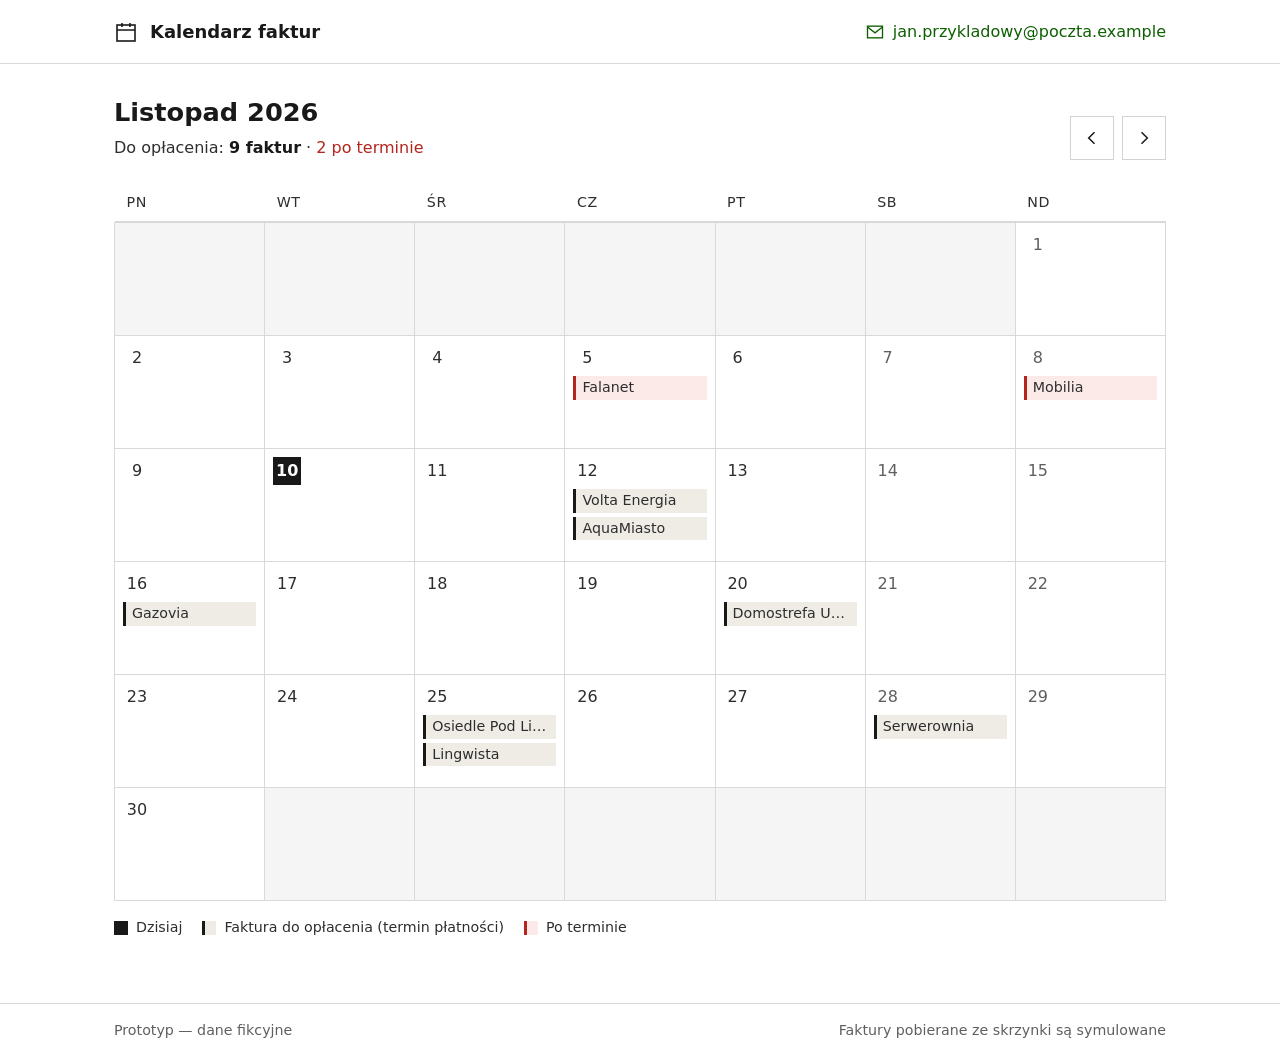
==== prototyp/index.html @ 195df98d "Prototyp v1" ====
<!DOCTYPE html>
<html lang="pl">
<head>
<meta charset="UTF-8">
<meta name="viewport" content="width=device-width, initial-scale=1">
<title>Kalendarz faktur — prototyp</title>
<style>
/* =========================================================
   STYLE
   ========================================================= */

/* --- Tokeny z DESIGN.md (bez zmian) --- */
:root {
  /* kolory */
  --color-primary: #191919;
  --color-text: #2E2E2E;
  --color-muted: #747474;
  --color-border-strong: #D2D2D2;
  --color-border: #D9D9D9;
  --color-subtle: #E6E6E5;
  --color-sand: #EFECE6;
  --color-sand-dark: #DBD4C7;
  --color-bg: #FFFFFF;
  --color-bg-shade: #F5F5F5;
  --color-black: #000000;
  --color-stock: #0D5F00;
  --color-success: #639C63;
  --color-danger: #E74C40;
  --color-warning: #FF9F0F;
  --color-info: #00CBE6;
  --color-selection: #DDD3CC;

  /* typografia */
  --font-primary: "Azeret", sans-serif;
  --text-ratio: 1.125;
  --text-base: 1rem;

  /* layout */
  --radius: 0;
  --site-max-width: 1400px;
  --header-height: 50px;
  --spacing-unit: 1rem;

  /* skala tekstu i odstępów z DESIGN.md */
  --text-sm: 0.889rem;   /* 14.2px */
  --text-md: 1rem;       /* 16px */
  --text-lg: 1.125rem;   /* 18px */
  --text-xl: 1.266rem;   /* 20.25px */
  --text-xxl: 1.424rem;  /* 22.8px */
  --text-xxxl: 1.602rem; /* 25.6px */
  --spacing-xxs: 0.25rem;
  --spacing-xs: 0.5rem;
  --spacing-sm: 0.75rem;
  --spacing-md: 1rem;
  --spacing-lg: 1.25rem;
  --spacing-xl: 1.5rem;
  --spacing-xxxl: 2rem;
  --spacing-xxxxl: 4rem;
}

/* --- Korekty dostępności (odstępstwa od DESIGN.md, opisane w podsumowaniu) --- */
:root {
  --a11y-muted: #5F5F5F;          /* zamiast #747474 na tłach innych niż białe */
  --a11y-success-text: #3E6E3E;   /* zamiast #639C63 jako tekst */
  --a11y-danger-text: #B3261E;    /* zamiast #E74C40 jako tekst / tło plakietki */
  --a11y-warning-text: #8A5300;   /* zamiast #FF9F0F jako tekst */
  --a11y-target: 44px;            /* zamiast 40px wysokości przycisku */
  --font-stack: "Azeret", system-ui, -apple-system, "Segoe UI", Roboto, "Helvetica Neue", Arial, sans-serif;
}

* { box-sizing: border-box; }
::selection { background: var(--color-selection); }

html, body { margin: 0; }
body {
  font-family: var(--font-stack);
  font-size: var(--text-md);
  line-height: 1.5;
  color: var(--color-text);
  background: var(--color-bg);
  min-height: 100vh;
  display: flex;
  flex-direction: column;
}

h1, h2, h3 { color: var(--color-primary); margin: 0; font-weight: 600; line-height: 1.25; }

a { color: var(--color-primary); }

:focus-visible { outline: 3px solid var(--color-primary); outline-offset: 2px; }

/* Nagłówek aplikacji */
.app-header {
  height: 64px;
  border-bottom: 1px solid var(--color-border);
  display: flex;
  align-items: center;
}
.app-header__inner, .page {
  width: 100%;
  max-width: 1100px;
  margin: 0 auto;
  padding: 0 var(--spacing-xl);
}
.app-header__inner { display: flex; align-items: center; justify-content: space-between; gap: var(--spacing-md); }
.brand { display: flex; align-items: center; gap: var(--spacing-sm); font-size: var(--text-lg); font-weight: 600; color: var(--color-primary); text-decoration: none; min-height: var(--a11y-target); }
.brand svg { flex: none; }
.inbox-status { display: flex; align-items: center; gap: var(--spacing-xs); font-size: var(--text-md); color: var(--color-stock); }

main { flex: 1; padding: var(--spacing-xxxl) 0 var(--spacing-xxxxl); }

/* Przyciski */
.btn {
  display: inline-flex; align-items: center; justify-content: center; gap: var(--spacing-xs);
  min-height: var(--a11y-target); min-width: var(--a11y-target);
  padding: 0 var(--spacing-md);
  font: inherit; font-size: var(--text-md); line-height: 1.2;
  border-radius: var(--radius);
  cursor: pointer; text-decoration: none;
  transition: background-color .15s, color .15s, border-color .15s;
}
.btn--primary { background: var(--color-primary); color: #fff; border: 1px solid var(--color-primary); }
.btn--primary:hover { background: #3A3A3A; border-color: #3A3A3A; }
.btn--secondary { background: var(--color-bg); color: var(--color-primary); border: 1px solid var(--color-primary); }
.btn--secondary:hover { background: var(--color-sand); }
.btn--ghost { background: transparent; color: var(--color-primary); border: 1px solid transparent; text-decoration: underline; text-underline-offset: 3px; }
.btn--ghost:hover { background: var(--color-sand); }
.btn--icon { padding: 0; width: var(--a11y-target); background: var(--color-bg); border: 1px solid var(--color-border-strong); color: var(--color-primary); }
.btn--icon:hover { background: var(--color-sand); }
.btn:disabled, .btn[aria-disabled="true"] { background: var(--color-bg-shade); color: var(--a11y-muted); border-color: var(--color-border); cursor: not-allowed; }

/* Plakietki */
.badge { display: inline-block; padding: 2px 8px; font-size: var(--text-sm); font-weight: 600; text-transform: uppercase; letter-spacing: .03em; }
.badge--danger { background: var(--a11y-danger-text); color: #fff; }
.badge--neutral { background: var(--color-sand); color: var(--color-text); }

/* --- Ekran: kalendarz --- */
.cal-head { display: flex; align-items: flex-end; justify-content: space-between; gap: var(--spacing-md); flex-wrap: wrap; margin-bottom: var(--spacing-xl); }
.cal-head h1 { font-size: var(--text-xxxl); }
.cal-head__nav { display: flex; gap: var(--spacing-xs); }
.cal-summary { margin: var(--spacing-xs) 0 0; color: var(--color-text); }
.cal-summary strong { color: var(--color-primary); }

.calendar { width: 100%; border-collapse: collapse; table-layout: fixed; }
.calendar th { font-size: var(--text-sm); font-weight: 400; text-transform: uppercase; letter-spacing: .04em; text-align: left; padding: var(--spacing-xs) var(--spacing-sm); color: var(--color-text); border-bottom: 1px solid var(--color-border); }
.calendar td { border: 1px solid var(--color-border); padding: 0; height: 112px; vertical-align: top; }
.calendar td.is-empty { background: var(--color-bg-shade); }

.day {
  display: flex; flex-direction: column; align-items: stretch; gap: 4px;
  width: 100%; height: 100%; min-height: 112px;
  padding: var(--spacing-xs);
  background: var(--color-bg); border: 0; border-radius: var(--radius);
  font: inherit; color: var(--color-text); text-align: left; cursor: pointer; text-decoration: none;
}
.day:hover { background: var(--color-sand); }
.day__num { display: inline-flex; align-items: center; justify-content: center; width: 28px; height: 28px; font-size: var(--text-md); }
.day.is-today .day__num { background: var(--color-primary); color: #fff; font-weight: 600; }
.day.is-weekend .day__num { color: var(--a11y-muted); }
.day.is-today.is-weekend .day__num { color: #fff; }
.chip { display: block; padding: 2px 6px; font-size: var(--text-sm); line-height: 1.35; background: var(--color-sand); border-left: 3px solid var(--color-primary); white-space: nowrap; overflow: hidden; text-overflow: ellipsis; }
.chip.is-overdue { border-left-color: var(--a11y-danger-text); background: #FBEAE8; }
.chip--more { background: transparent; border-left-color: transparent; padding-left: 9px; text-decoration: underline; }
.sr-only { position: absolute; width: 1px; height: 1px; padding: 0; margin: -1px; overflow: hidden; clip: rect(0,0,0,0); white-space: nowrap; border: 0; }

.legend { display: flex; flex-wrap: wrap; gap: var(--spacing-lg); margin-top: var(--spacing-md); font-size: var(--text-sm); }
.legend span { display: inline-flex; align-items: center; gap: var(--spacing-xs); }
.legend i { display: inline-block; width: 14px; height: 14px; background: var(--color-sand); border-left: 3px solid var(--color-primary); }
.legend i.is-overdue { background: #FBEAE8; border-left-color: var(--a11y-danger-text); }
.legend i.is-today { background: var(--color-primary); border: 0; }

.banner { display: flex; align-items: center; gap: var(--spacing-sm); padding: var(--spacing-md); margin-bottom: var(--spacing-xl); background: var(--color-sand); }
.banner--success { color: var(--a11y-success-text); }

/* --- Ekran: szczegóły dnia --- */
.back { margin-left: calc(-1 * var(--spacing-md)); margin-bottom: var(--spacing-md); }
.day-head h1 { font-size: var(--text-xxxl); }
.day-head p { margin: var(--spacing-xs) 0 var(--spacing-xl); }

.invoice-list { list-style: none; margin: 0; padding: 0; border-top: 1px solid var(--color-border); max-width: 760px; }
.invoice { display: grid; grid-template-columns: 1fr auto; gap: var(--spacing-md) var(--spacing-xl); align-items: center; padding: var(--spacing-xl) 0; border-bottom: 1px solid var(--color-border); }
.invoice__provider { font-size: var(--text-xl); font-weight: 600; color: var(--color-primary); display: flex; align-items: center; gap: var(--spacing-sm); flex-wrap: wrap; }
.invoice__desc { margin: var(--spacing-xxs) 0; font-size: var(--text-md); }
.invoice__from { margin: 0; font-size: var(--text-md); color: var(--a11y-muted); word-break: break-all; }
.invoice__actions { display: flex; flex-direction: column; gap: var(--spacing-xs); align-items: stretch; }
.invoice.is-leaving { opacity: .4; transition: opacity .2s; }

.empty { max-width: 560px; padding: var(--spacing-xxxl); background: var(--color-sand); }
.empty h2 { font-size: var(--text-xl); margin: var(--spacing-sm) 0 var(--spacing-xs); }
.empty p { margin: 0 0 var(--spacing-lg); }

.sample-note { margin-top: var(--spacing-xl); font-size: var(--text-sm); color: var(--a11y-muted); max-width: 760px; }

/* --- Ekran: mapa --- */
.map h1 { font-size: var(--text-xxxl); margin-bottom: var(--spacing-xs); }
.map h2 { font-size: var(--text-xl); margin: var(--spacing-xxxl) 0 var(--spacing-sm); }
.map ul, .map ol { padding-left: 1.25rem; }
.map li { margin-bottom: var(--spacing-xs); }
.map a { display: inline-block; min-height: 32px; }

/* Komunikat (toast) */
.toast {
  position: fixed; left: 50%; bottom: var(--spacing-xl); transform: translateX(-50%);
  display: flex; align-items: center; gap: var(--spacing-md);
  max-width: calc(100% - 2rem);
  padding: var(--spacing-xs) var(--spacing-xs) var(--spacing-xs) var(--spacing-lg);
  background: var(--color-primary); color: #fff; z-index: 40;
}
.toast[hidden] { display: none; }
.toast .btn { color: #fff; border-color: transparent; }
.toast .btn:hover { background: #3A3A3A; }
.toast .btn:focus-visible { outline-color: #fff; }

/* Stopka */
.footer { border-top: 1px solid var(--color-border); padding: var(--spacing-md) 0; font-size: var(--text-sm); color: var(--a11y-muted); }
.footer .page { display: flex; justify-content: space-between; gap: var(--spacing-md); flex-wrap: wrap; }

/* Responsywność: laptop jest platformą główną; na wąskich ekranach kalendarz się zagęszcza */
@media (max-width: 720px) {
  .app-header__inner, .page { padding: 0 var(--spacing-md); }
  .calendar td, .day { height: 64px; min-height: 64px; }
  .chip { display: none; }
  .day.has-invoices::after { content: ""; display: block; width: 8px; height: 8px; background: var(--color-primary); }
  .day.has-overdue::after { background: var(--a11y-danger-text); }
  .invoice { grid-template-columns: 1fr; }
  .inbox-status span { display: none; }
}
</style>
</head>
<body>

<header class="app-header">
  <div class="app-header__inner">
    <a class="brand" href="#kalendarz">
      <svg width="24" height="24" viewBox="0 0 24 24" fill="none" stroke="currentColor" stroke-width="1.6" aria-hidden="true"><rect x="3" y="5" width="18" height="16"/><path d="M3 10h18M8 3v4M16 3v4"/></svg>
      Kalendarz faktur
    </a>
    <div class="inbox-status" title="Połączona skrzynka pocztowa">
      <svg width="20" height="20" viewBox="0 0 24 24" fill="none" stroke="currentColor" stroke-width="1.6" aria-hidden="true"><rect x="3" y="5" width="18" height="14"/><path d="m3 6 9 7 9-7"/></svg>
      <span id="inbox-label"></span>
    </div>
  </div>
</header>

<main id="app" tabindex="-1"></main>

<footer class="footer">
  <div class="page">
    <span>Prototyp — dane fikcyjne</span>
    <span>Faktury pobierane ze skrzynki są symulowane</span>
  </div>
</footer>

<div class="toast" id="toast" role="status" aria-live="polite" hidden>
  <span id="toast-text"></span>
  <button class="btn btn--ghost" id="toast-action" type="button" hidden>Cofnij</button>
</div>

<script>
/* =========================================================
   DANE PRZYKŁADOWE — tu możesz podmienić treści na własne
   ========================================================= */
const DANE = {
  skrzynka: 'jan.przykladowy@poczta.example',
  dzis: { rok: 2026, miesiac: 11, dzien: 10 },   // miesiąc: 1–12
  faktury: [
    { id: 1, dzien: 5,  dostawca: 'Falanet',            email: 'faktury@falanet.example',            opis: 'Faktura za internet – listopad 2026, 79,99 zł' },
    { id: 2, dzien: 8,  dostawca: 'Mobilia',            email: 'e-faktura@mobilia.example',          opis: 'Abonament za telefon komórkowy – październik 2026, 49,00 zł' },
    { id: 3, dzien: 12, dostawca: 'Volta Energia',      email: 'rozliczenia@voltaenergia.example',   opis: 'Prąd – prognoza na listopad 2026, 186,40 zł' },
    { id: 4, dzien: 12, dostawca: 'AquaMiasto',         email: 'bok@aquamiasto.example',             opis: 'Woda i ścieki – październik 2026, 92,15 zł' },
    { id: 5, dzien: 16, dostawca: 'Gazovia',            email: 'faktury@gazovia.example',            opis: 'Gaz – rozliczenie za wrzesień i październik 2026, 214,70 zł' },
    { id: 6, dzien: 20, dostawca: 'Domostrefa Ubezpieczenia', email: 'polisy@domostrefa.example',    opis: 'Rata ubezpieczenia mieszkania – IV kwartał 2026, 63,00 zł' },
    { id: 7, dzien: 25, dostawca: 'Osiedle Pod Lipami', email: 'administracja@podlipami.example',    opis: 'Opłata eksploatacyjna za mieszkanie – grudzień 2026, 412,30 zł' },
    { id: 8, dzien: 25, dostawca: 'Lingwista',          email: 'faktury@lingwista.example',          opis: 'Kurs angielskiego online – grudzień 2026, 120,00 zł' },
    { id: 9, dzien: 28, dostawca: 'Serwerownia',        email: 'billing@serwerownia.example',        opis: 'Domena i hosting – odnowienie na rok, 249,00 zł' }
  ],
  scenariusze: [
    'A. Opłać fakturę: kalendarz → dzień z fakturami → oznacz jedną jako opłaconą → wróć do kalendarza i sprawdź, że jej nie ma.',
    'B. Znajdź konkretną fakturę: w kalendarzu odszukaj fakturę za prąd i sprawdź, kto ją przysłał i na jaką kwotę.',
    'C. Dzień bez faktur: kliknij dzień bez oznaczeń → zobacz komunikat → wróć do kalendarza.'
  ],
  teksty: {
    pozaZakresem: 'Ta funkcja nie jest częścią prototypu.',
    oplacona: 'Faktura oznaczona jako opłacona.',
    przywrocona: 'Przywrócono fakturę do opłacenia.'
  }
};

/* =========================================================
   STAN (tylko w pamięci strony — odświeżenie = reset)
   ========================================================= */
const stan = {
  oplacone: new Set(),   // id opłaconych faktur
  ostatnioOplacona: null
};

/* Pomocnicze */
const MIESIACE = ['styczeń','luty','marzec','kwiecień','maj','czerwiec','lipiec','sierpień','wrzesień','październik','listopad','grudzień'];
const MIESIACE_DOP = ['stycznia','lutego','marca','kwietnia','maja','czerwca','lipca','sierpnia','września','października','listopada','grudnia'];
const DNI_TYG = ['niedziela','poniedziałek','wtorek','środa','czwartek','piątek','sobota'];
const DNI_KROTKO = ['Pn','Wt','Śr','Cz','Pt','Sb','Nd'];
const DNI_DLUGO = ['poniedziałek','wtorek','środa','czwartek','piątek','sobota','niedziela'];

const { rok, miesiac, dzien: dzisDzien } = DANE.dzis;
const liczbaDni = new Date(rok, miesiac, 0).getDate();

const esc = s => String(s).replace(/[&<>"']/g, c => ({'&':'&amp;','<':'&lt;','>':'&gt;','"':'&quot;',"'":'&#39;'}[c]));
const nieoplacone = () => DANE.faktury.filter(f => !stan.oplacone.has(f.id));
const fakturyDnia = d => nieoplacone().filter(f => f.dzien === d);
const poTerminie = f => f.dzien < dzisDzien;
const odmianaFaktur = n => n === 1 ? 'faktura' : (n % 10 >= 2 && n % 10 <= 4 && (n % 100 < 12 || n % 100 > 14)) ? 'faktury' : 'faktur';
const nazwaDnia = d => {
  const data = new Date(rok, miesiac - 1, d);
  const t = DNI_TYG[data.getDay()];
  return t.charAt(0).toUpperCase() + t.slice(1) + ', ' + d + ' ' + MIESIACE_DOP[miesiac - 1] + ' ' + rok;
};

const IKONY = {
  wstecz: '<svg width="20" height="20" viewBox="0 0 24 24" fill="none" stroke="currentColor" stroke-width="1.8" aria-hidden="true"><path d="M15 5l-7 7 7 7"/></svg>',
  dalej: '<svg width="20" height="20" viewBox="0 0 24 24" fill="none" stroke="currentColor" stroke-width="1.8" aria-hidden="true"><path d="M9 5l7 7-7 7"/></svg>',
  ok: '<svg width="20" height="20" viewBox="0 0 24 24" fill="none" stroke="currentColor" stroke-width="2" aria-hidden="true"><path d="M5 12.5l4.5 4.5L19 7.5"/></svg>',
  mail: '<svg width="20" height="20" viewBox="0 0 24 24" fill="none" stroke="currentColor" stroke-width="1.6" aria-hidden="true"><rect x="3" y="5" width="18" height="14"/><path d="m3 6 9 7 9-7"/></svg>',
  pusto: '<svg width="40" height="40" viewBox="0 0 24 24" fill="none" stroke="currentColor" stroke-width="1.4" aria-hidden="true"><rect x="3" y="5" width="18" height="16"/><path d="M3 10h18M8 3v4M16 3v4M9 15.5l2 2 4-4"/></svg>'
};

/* =========================================================
   EKRANY
   ========================================================= */

/* Ekran 1 / 3: Kalendarz miesięczny */
function ekranKalendarz() {
  const lista = nieoplacone();
  const poTerm = lista.filter(poTerminie).length;
  const pierwszyDzienTyg = (new Date(rok, miesiac - 1, 1).getDay() + 6) % 7; // 0 = poniedziałek

  let komorki = [];
  for (let i = 0; i < pierwszyDzienTyg; i++) komorki.push('<td class="is-empty"></td>');
  for (let d = 1; d <= liczbaDni; d++) {
    const fakt = fakturyDnia(d);
    const dzienTyg = (pierwszyDzienTyg + d - 1) % 7;
    const klasy = ['day'];
    if (d === dzisDzien) klasy.push('is-today');
    if (dzienTyg >= 5) klasy.push('is-weekend');
    if (fakt.length) klasy.push('has-invoices');
    if (fakt.some(poTerminie)) klasy.push('has-overdue');

    const chipy = fakt.slice(0, 2).map(f =>
      `<span class="chip${poTerminie(f) ? ' is-overdue' : ''}">${esc(f.dostawca)}</span>`).join('') +
      (fakt.length > 2 ? `<span class="chip chip--more">+${fakt.length - 2} więcej</span>` : '');

    const opisSr = `${d} ${MIESIACE_DOP[miesiac - 1]}${d === dzisDzien ? ', dzisiaj' : ''}: ` +
      (fakt.length ? `${fakt.length} ${odmianaFaktur(fakt.length)} do opłacenia${fakt.some(poTerminie) ? ', po terminie' : ''}` : 'brak faktur');

    komorki.push(`<td><a class="${klasy.join(' ')}" href="#dzien-${d}" aria-label="${opisSr}">
      <span class="day__num">${d}</span>${chipy}</a></td>`);
  }
  while (komorki.length % 7) komorki.push('<td class="is-empty"></td>');

  let wiersze = '';
  for (let i = 0; i < komorki.length; i += 7) wiersze += '<tr>' + komorki.slice(i, i + 7).join('') + '</tr>';

  const podsumowanie = lista.length
    ? `Do opłacenia: <strong>${lista.length} ${odmianaFaktur(lista.length)}</strong>` +
      (poTerm ? ` · <span style="color:var(--a11y-danger-text)">${poTerm} po terminie</span>` : '') +
      (stan.oplacone.size ? ` · Opłacone w tym miesiącu: ${stan.oplacone.size}` : '')
    : `Opłacone w tym miesiącu: ${stan.oplacone.size}`;

  return `
  <div class="page">
    ${lista.length ? '' : `<div class="banner banner--success" role="status">${IKONY.ok}<strong>Wszystko opłacone. W tym miesiącu nie masz już faktur do zapłaty.</strong></div>`}
    <div class="cal-head">
      <div>
        <h1 tabindex="-1">${MIESIACE[miesiac - 1].charAt(0).toUpperCase() + MIESIACE[miesiac - 1].slice(1)} ${rok}</h1>
        <p class="cal-summary">${podsumowanie}</p>
      </div>
      <div class="cal-head__nav">
        <button class="btn btn--icon" type="button" data-poza-zakresem aria-label="Poprzedni miesiąc">${IKONY.wstecz}</button>
        <button class="btn btn--icon" type="button" data-poza-zakresem aria-label="Następny miesiąc">${IKONY.dalej}</button>
      </div>
    </div>
    <table class="calendar">
      <caption class="sr-only">Faktury do opłacenia według terminu płatności. Kliknij dzień, aby zobaczyć szczegóły.</caption>
      <thead><tr>${DNI_KROTKO.map((d, i) => `<th scope="col"><abbr title="${DNI_DLUGO[i]}" style="text-decoration:none">${d}</abbr></th>`).join('')}</tr></thead>
      <tbody>${wiersze}</tbody>
    </table>
    <div class="legend" aria-hidden="true">
      <span><i class="is-today"></i>Dzisiaj</span>
      <span><i></i>Faktura do opłacenia (termin płatności)</span>
      <span><i class="is-overdue"></i>Po terminie</span>
    </div>
  </div>`;
}

/* Ekran 2: Szczegóły dnia */
function ekranDzien(d) {
  const fakt = fakturyDnia(d);
  const ileWszystkich = DANE.faktury.filter(f => f.dzien === d).length;
  let tresc;

  if (fakt.length) {
    tresc = `
      <ul class="invoice-list">
        ${fakt.map(f => `
        <li class="invoice" data-id="${f.id}">
          <div>
            <div class="invoice__provider">${esc(f.dostawca)}${poTerminie(f) ? '<span class="badge badge--danger">Po terminie</span>' : ''}</div>
            <p class="invoice__desc">${esc(f.opis)}</p>
            <p class="invoice__from">Od: ${esc(f.email)}</p>
          </div>
          <div class="invoice__actions">
            <button class="btn btn--primary" type="button" data-oplac="${f.id}">${IKONY.ok}Oznacz jako opłaconą</button>
            <button class="btn btn--ghost" type="button" data-poza-zakresem>${IKONY.mail}Pokaż maila</button>
          </div>
        </li>`).join('')}
      </ul>`;
  } else if (ileWszystkich) {
    tresc = `
      <div class="empty" role="status">
        ${IKONY.pusto}
        <h2>Wszystkie faktury z tego dnia są opłacone</h2>
        <p>Nie znikły — po prostu nie musisz już o nich pamiętać.</p>
        <a class="btn btn--primary" href="#kalendarz">Wróć do kalendarza</a>
      </div>`;
  } else {
    tresc = `
      <div class="empty">
        ${IKONY.pusto}
        <h2>Brak faktur do opłacenia w tym dniu</h2>
        <p>Nie przyszedł żaden mail z fakturą z terminem płatności na ten dzień.</p>
        <a class="btn btn--primary" href="#kalendarz">Wróć do kalendarza</a>
      </div>`;
  }

  const podtytul = fakt.length
    ? `${fakt.length} ${odmianaFaktur(fakt.length)} z terminem płatności w tym dniu`
    : (d === dzisDzien ? 'Dzisiaj' : '&nbsp;');

  return `
  <div class="page">
    <a class="btn btn--ghost back" href="#kalendarz">${IKONY.wstecz}Kalendarz</a>
    <div class="day-head">
      <h1 tabindex="-1">${nazwaDnia(d)}</h1>
      <p>${podtytul}</p>
    </div>
    ${tresc}
    ${fakt.length ? '<p class="sample-note">Faktury, dostawcy i adresy e-mail w prototypie są wymyślone.</p>' : ''}
  </div>`;
}

/* Ekran pomocniczy: mapa ekranów (tylko dla twórcy i moderatora) */
function ekranMapa() {
  const dniZFakturami = [...new Set(DANE.faktury.map(f => f.dzien))].sort((a, b) => a - b);
  const pustyDzien = [...Array(liczbaDni).keys()].map(i => i + 1).find(d => !dniZFakturami.includes(d));
  return `
  <div class="page map">
    <h1 tabindex="-1">Mapa prototypu</h1>
    <p>Ekran dla twórcy i moderatora testu. Nie jest dostępny z nawigacji aplikacji. Odśwież stronę (F5), aby wrócić do stanu początkowego.</p>
    <h2>Ekrany</h2>
    <ul>
      <li><a href="#kalendarz">Kalendarz miesięczny</a> — start; po opłaceniu faktury pokazuje stan „po opłaceniu”</li>
      ${dniZFakturami.map(d => {
        const n = DANE.faktury.filter(f => f.dzien === d).length;
        return `<li><a href="#dzien-${d}">Szczegóły dnia: ${d} ${MIESIACE_DOP[miesiac - 1]}</a> — ${n} ${odmianaFaktur(n)}${d < dzisDzien ? ', po terminie' : ''}</li>`;
      }).join('')}
      <li><a href="#dzien-${pustyDzien}">Szczegóły dnia bez faktur (${pustyDzien} ${MIESIACE_DOP[miesiac - 1]})</a> — stan pusty</li>
    </ul>
    <h2>Scenariusze</h2>
    <ol>${DANE.scenariusze.map(s => `<li>${esc(s)}</li>`).join('')}</ol>
    <h2>Stan bieżący</h2>
    <p>Opłacone faktury: ${stan.oplacone.size} z ${DANE.faktury.length}.</p>
  </div>`;
}

/* =========================================================
   LOGIKA NAWIGACJI I INTERAKCJI
   ========================================================= */
const app = document.getElementById('app');
document.getElementById('inbox-label').textContent = DANE.skrzynka;

function render() {
  const hash = location.hash.replace('#', '') || 'kalendarz';
  let m;
  let html;
  if (hash === 'mapa') html = ekranMapa();
  else if ((m = hash.match(/^dzien-(\d{1,2})$/)) && +m[1] >= 1 && +m[1] <= liczbaDni) html = ekranDzien(+m[1]);
  else {
    if (hash !== 'kalendarz') { history.replaceState(null, '', '#kalendarz'); }
    html = ekranKalendarz();
  }
  app.innerHTML = html;
  const h1 = app.querySelector('h1');
  if (h1 && !pierwszyRender) h1.focus({ preventScroll: true });   // czytniki ekranu dowiadują się o zmianie ekranu
  pierwszyRender = false;
  window.scrollTo(0, 0);
}
let pierwszyRender = true;

/* Komunikat na dole ekranu */
let toastTimer;
function pokazKomunikat(tekst, zCofnij) {
  const t = document.getElementById('toast');
  document.getElementById('toast-text').textContent = tekst;
  document.getElementById('toast-action').hidden = !zCofnij;
  t.hidden = false;
  clearTimeout(toastTimer);
  toastTimer = setTimeout(() => { t.hidden = true; }, zCofnij ? 7000 : 3500);
}

document.getElementById('toast-action').addEventListener('click', () => {
  if (stan.ostatnioOplacona != null) {
    stan.oplacone.delete(stan.ostatnioOplacona);
    stan.ostatnioOplacona = null;
    render();
    pokazKomunikat(DANE.teksty.przywrocona, false);
  }
});

app.addEventListener('click', e => {
  const poza = e.target.closest('[data-poza-zakresem]');
  if (poza) { pokazKomunikat(DANE.teksty.pozaZakresem, false); return; }

  const oplac = e.target.closest('[data-oplac]');
  if (oplac) {
    const id = +oplac.dataset.oplac;
    const wiersz = oplac.closest('.invoice');
    wiersz.querySelectorAll('button').forEach(b => b.disabled = true);
    oplac.textContent = 'Zapisywanie…';
    wiersz.classList.add('is-leaving');
    setTimeout(() => {                       // symulacja zapisu (krótki stan ładowania)
      stan.oplacone.add(id);
      stan.ostatnioOplacona = id;
      render();
      pokazKomunikat(DANE.teksty.oplacona, true);
    }, 600);
  }
});

window.addEventListener('hashchange', render);
render();
</script>
</body>
</html>
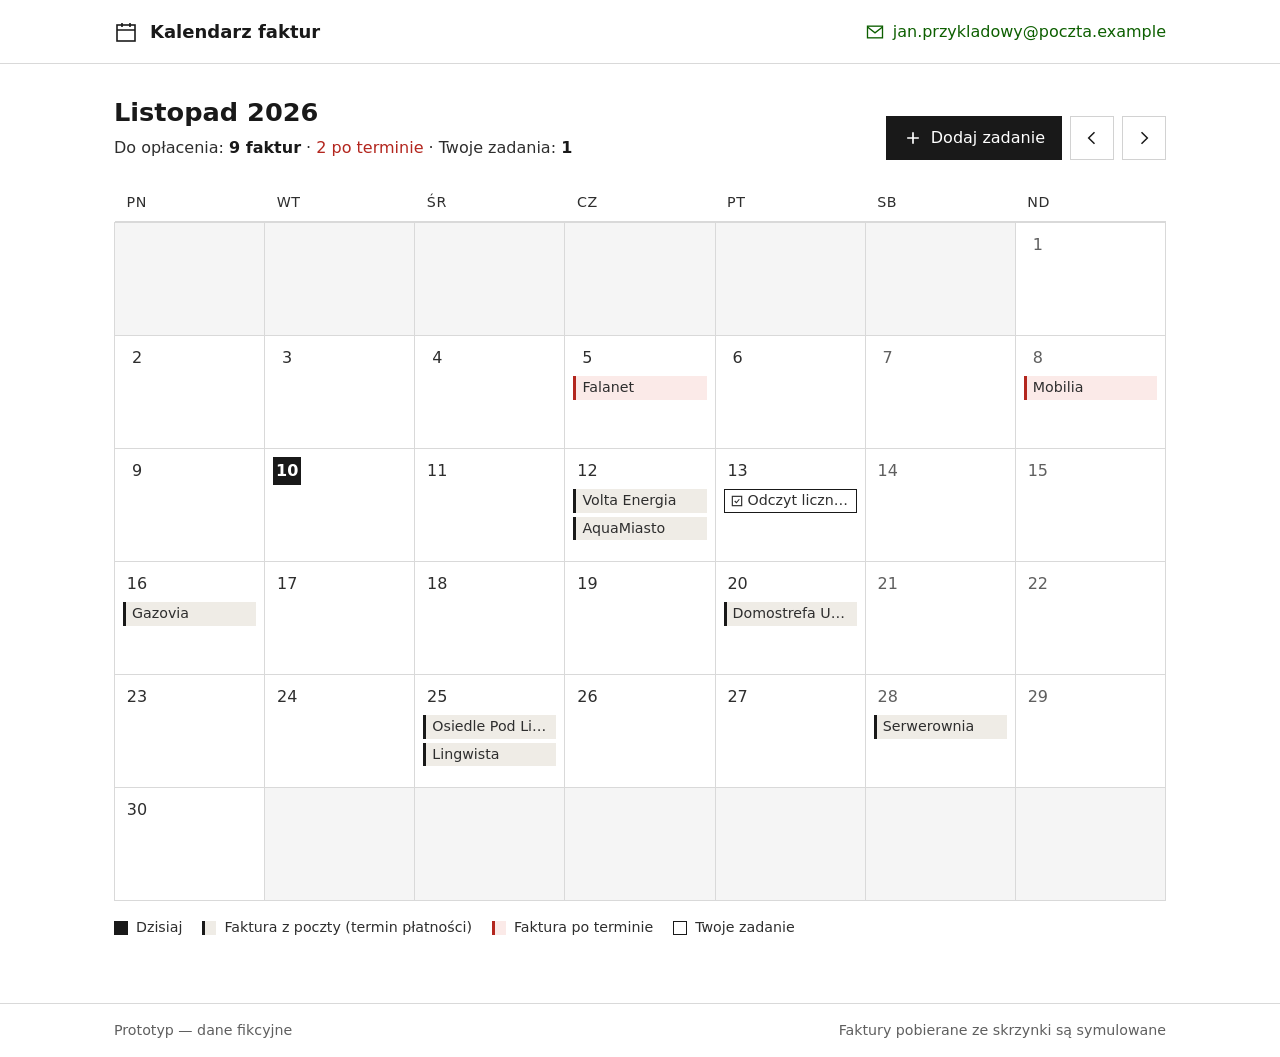
==== commit 57760580: "Prototyp v2: zadania dodawane ręcznie z harmonogramem terminów" ====
--- a/prototyp/index.html
+++ b/prototyp/index.html
@@ -133,11 +133,12 @@
 .badge { display: inline-block; padding: 2px 8px; font-size: var(--text-sm); font-weight: 600; text-transform: uppercase; letter-spacing: .03em; }
 .badge--danger { background: var(--a11y-danger-text); color: #fff; }
 .badge--neutral { background: var(--color-sand); color: var(--color-text); }
+.badge--outline { background: var(--color-bg); color: var(--color-primary); border: 1px solid var(--color-primary); padding: 1px 7px; }
 
 /* --- Ekran: kalendarz --- */
 .cal-head { display: flex; align-items: flex-end; justify-content: space-between; gap: var(--spacing-md); flex-wrap: wrap; margin-bottom: var(--spacing-xl); }
 .cal-head h1 { font-size: var(--text-xxxl); }
-.cal-head__nav { display: flex; gap: var(--spacing-xs); }
+.cal-head__nav { display: flex; gap: var(--spacing-xs); flex-wrap: wrap; }
 .cal-summary { margin: var(--spacing-xs) 0 0; color: var(--color-text); }
 .cal-summary strong { color: var(--color-primary); }
 
@@ -158,8 +159,11 @@
 .day.is-today .day__num { background: var(--color-primary); color: #fff; font-weight: 600; }
 .day.is-weekend .day__num { color: var(--a11y-muted); }
 .day.is-today.is-weekend .day__num { color: #fff; }
-.chip { display: block; padding: 2px 6px; font-size: var(--text-sm); line-height: 1.35; background: var(--color-sand); border-left: 3px solid var(--color-primary); white-space: nowrap; overflow: hidden; text-overflow: ellipsis; }
+.chip { display: flex; align-items: center; gap: 4px; padding: 2px 6px; font-size: var(--text-sm); line-height: 1.35; background: var(--color-sand); border-left: 3px solid var(--color-primary); white-space: nowrap; overflow: hidden; }
+.chip > span { overflow: hidden; text-overflow: ellipsis; }
+.chip svg { flex: none; }
 .chip.is-overdue { border-left-color: var(--a11y-danger-text); background: #FBEAE8; }
+.chip.is-task { background: var(--color-bg); border: 1px solid var(--color-primary); padding: 1px 5px; }
 .chip--more { background: transparent; border-left-color: transparent; padding-left: 9px; text-decoration: underline; }
 .sr-only { position: absolute; width: 1px; height: 1px; padding: 0; margin: -1px; overflow: hidden; clip: rect(0,0,0,0); white-space: nowrap; border: 0; }
 
@@ -168,28 +172,54 @@
 .legend i { display: inline-block; width: 14px; height: 14px; background: var(--color-sand); border-left: 3px solid var(--color-primary); }
 .legend i.is-overdue { background: #FBEAE8; border-left-color: var(--a11y-danger-text); }
 .legend i.is-today { background: var(--color-primary); border: 0; }
+.legend i.is-task { background: var(--color-bg); border: 1px solid var(--color-primary); }
 
 .banner { display: flex; align-items: center; gap: var(--spacing-sm); padding: var(--spacing-md); margin-bottom: var(--spacing-xl); background: var(--color-sand); }
 .banner--success { color: var(--a11y-success-text); }
 
 /* --- Ekran: szczegóły dnia --- */
 .back { margin-left: calc(-1 * var(--spacing-md)); margin-bottom: var(--spacing-md); }
+.day-head { display: flex; justify-content: space-between; align-items: flex-start; gap: var(--spacing-md); flex-wrap: wrap; max-width: 760px; }
 .day-head h1 { font-size: var(--text-xxxl); }
 .day-head p { margin: var(--spacing-xs) 0 var(--spacing-xl); }
+.section-title { font-size: var(--text-sm); font-weight: 400; text-transform: uppercase; letter-spacing: .04em; color: var(--color-text); margin: var(--spacing-xl) 0 var(--spacing-xs); }
 
 .invoice-list { list-style: none; margin: 0; padding: 0; border-top: 1px solid var(--color-border); max-width: 760px; }
 .invoice { display: grid; grid-template-columns: 1fr auto; gap: var(--spacing-md) var(--spacing-xl); align-items: center; padding: var(--spacing-xl) 0; border-bottom: 1px solid var(--color-border); }
 .invoice__provider { font-size: var(--text-xl); font-weight: 600; color: var(--color-primary); display: flex; align-items: center; gap: var(--spacing-sm); flex-wrap: wrap; }
 .invoice__desc { margin: var(--spacing-xxs) 0; font-size: var(--text-md); }
-.invoice__from { margin: 0; font-size: var(--text-md); color: var(--a11y-muted); word-break: break-all; }
+.invoice__from { margin: 0; font-size: var(--text-md); color: var(--a11y-muted); word-break: break-word; }
 .invoice__actions { display: flex; flex-direction: column; gap: var(--spacing-xs); align-items: stretch; }
 .invoice.is-leaving { opacity: .4; transition: opacity .2s; }
 
 .empty { max-width: 560px; padding: var(--spacing-xxxl); background: var(--color-sand); }
 .empty h2 { font-size: var(--text-xl); margin: var(--spacing-sm) 0 var(--spacing-xs); }
 .empty p { margin: 0 0 var(--spacing-lg); }
+.empty__actions { display: flex; gap: var(--spacing-sm); flex-wrap: wrap; }
 
 .sample-note { margin-top: var(--spacing-xl); font-size: var(--text-sm); color: var(--a11y-muted); max-width: 760px; }
+
+/* --- Ekran: formularz zadania --- */
+.form { max-width: 560px; }
+.form h1 { font-size: var(--text-xxxl); margin-bottom: var(--spacing-xs); }
+.form__intro { margin: 0 0 var(--spacing-xl); }
+.field { margin-bottom: var(--spacing-xl); }
+.field > label, .field legend { display: block; font-weight: 600; color: var(--color-primary); margin-bottom: var(--spacing-xxs); padding: 0; }
+.field fieldset { border: 0; margin: 0; padding: 0; min-width: 0; }
+.field__hint { margin: 0 0 var(--spacing-xs); font-size: var(--text-md); color: var(--a11y-muted); }
+.input {
+  width: 100%; min-height: var(--a11y-target); padding: 0 var(--spacing-sm);
+  font: inherit; font-size: var(--text-md); color: var(--color-text);
+  background: var(--color-bg); border: 1px solid #8C8C8C; /* ramka pola: kontrast min. 3:1 (DESIGN.md nie opisuje pól formularza) */ border-radius: var(--radius);
+}
+.input:hover { border-color: var(--color-primary); }
+.input:focus-visible { outline: 3px solid var(--color-primary); outline-offset: 0; border-color: var(--color-primary); }
+.input[aria-invalid="true"] { border: 2px solid var(--a11y-danger-text); }
+.field__error { display: flex; align-items: center; gap: var(--spacing-xs); margin: var(--spacing-xs) 0 0; color: var(--a11y-danger-text); font-weight: 600; }
+.field__error[hidden] { display: none; }
+.date-row { display: flex; gap: var(--spacing-xs); margin-bottom: var(--spacing-xs); }
+.date-row .input { flex: 1; }
+.form__actions { display: flex; gap: var(--spacing-sm); flex-wrap: wrap; padding-top: var(--spacing-md); border-top: 1px solid var(--color-border); }
 
 /* --- Ekran: mapa --- */
 .map h1 { font-size: var(--text-xxxl); margin-bottom: var(--spacing-xs); }
@@ -210,6 +240,7 @@
 .toast .btn { color: #fff; border-color: transparent; }
 .toast .btn:hover { background: #3A3A3A; }
 .toast .btn:focus-visible { outline-color: #fff; }
+.toast #toast-text { padding: var(--spacing-xs) 0; }
 
 /* Stopka */
 .footer { border-top: 1px solid var(--color-border); padding: var(--spacing-md) 0; font-size: var(--text-sm); color: var(--a11y-muted); }
@@ -220,7 +251,7 @@
   .app-header__inner, .page { padding: 0 var(--spacing-md); }
   .calendar td, .day { height: 64px; min-height: 64px; }
   .chip { display: none; }
-  .day.has-invoices::after { content: ""; display: block; width: 8px; height: 8px; background: var(--color-primary); }
+  .day.has-items::after { content: ""; display: block; width: 8px; height: 8px; background: var(--color-primary); }
   .day.has-overdue::after { background: var(--a11y-danger-text); }
   .invoice { grid-template-columns: 1fr; }
   .inbox-status span { display: none; }
@@ -274,15 +305,25 @@
     { id: 8, dzien: 25, dostawca: 'Lingwista',          email: 'faktury@lingwista.example',          opis: 'Kurs angielskiego online – grudzień 2026, 120,00 zł' },
     { id: 9, dzien: 28, dostawca: 'Serwerownia',        email: 'billing@serwerownia.example',        opis: 'Domena i hosting – odnowienie na rok, 249,00 zł' }
   ],
+  // Zadania dodane ręcznie. Terminy w formacie RRRR-MM-DD; kilka terminów = harmonogram.
+  zadania: [
+    { id: 1, nazwa: 'Odczyt licznika gazu', terminy: ['2026-11-13', '2027-01-15'] }
+  ],
   scenariusze: [
     'A. Opłać fakturę: kalendarz → dzień z fakturami → oznacz jedną jako opłaconą → wróć do kalendarza i sprawdź, że jej nie ma.',
-    'B. Znajdź konkretną fakturę: w kalendarzu odszukaj fakturę za prąd i sprawdź, kto ją przysłał i na jaką kwotę.',
-    'C. Dzień bez faktur: kliknij dzień bez oznaczeń → zobacz komunikat → wróć do kalendarza.'
+    'B. Znajdź konkretną fakturę: w kalendarzu odszukaj fakturę za gaz lub prąd i sprawdź, kto ją przysłał i na jaką kwotę.',
+    'C. Dzień bez faktur: kliknij dzień bez oznaczeń → zobacz komunikat → wróć do kalendarza.',
+    'D. Dodaj zadanie z harmonogramem: kalendarz → dodaj zadanie → wpisz nazwę i kilka terminów (np. wywóz śmieci 17 listopada, 21 grudnia) → zadanie widoczne w kalendarzu.',
+    'E. Odhacz zadanie: dzień z zadaniem → oznacz jako zrobione → zadanie znika (można cofnąć).'
   ],
   teksty: {
     pozaZakresem: 'Ta funkcja nie jest częścią prototypu.',
     oplacona: 'Faktura oznaczona jako opłacona.',
-    przywrocona: 'Przywrócono fakturę do opłacenia.'
+    zrobione: 'Zadanie oznaczone jako zrobione.',
+    przywrocona: 'Przywrócono fakturę do opłacenia.',
+    przywrocone: 'Przywrócono zadanie.',
+    bladNazwa: 'Wpisz nazwę zadania.',
+    bladTermin: 'Wybierz co najmniej jeden termin.'
   }
 };
 
@@ -290,8 +331,11 @@
    STAN (tylko w pamięci strony — odświeżenie = reset)
    ========================================================= */
 const stan = {
-  oplacone: new Set(),   // id opłaconych faktur
-  ostatnioOplacona: null
+  oplacone: new Set(),     // id opłaconych faktur
+  zrobione: new Set(),     // klucze "idZadania|RRRR-MM-DD" zrobionych terminów
+  zadania: DANE.zadania.map(z => ({ ...z, terminy: [...z.terminy] })),
+  nastepneIdZadania: DANE.zadania.length + 1,
+  ostatnio: null           // { typ: 'faktura' | 'zadanie', klucz }
 };
 
 /* Pomocnicze */
@@ -303,12 +347,25 @@
 
 const { rok, miesiac, dzien: dzisDzien } = DANE.dzis;
 const liczbaDni = new Date(rok, miesiac, 0).getDate();
+const pad = n => String(n).padStart(2, '0');
+const dataISO = d => `${rok}-${pad(miesiac)}-${pad(d)}`;
+const dataSlownie = iso => { const [r, m, d] = iso.split('-').map(Number); return `${d} ${MIESIACE_DOP[m - 1]}${r !== rok ? ' ' + r : ''}`; };
 
 const esc = s => String(s).replace(/[&<>"']/g, c => ({'&':'&amp;','<':'&lt;','>':'&gt;','"':'&quot;',"'":'&#39;'}[c]));
 const nieoplacone = () => DANE.faktury.filter(f => !stan.oplacone.has(f.id));
 const fakturyDnia = d => nieoplacone().filter(f => f.dzien === d);
+const zadaniaDnia = d => stan.zadania
+  .filter(z => z.terminy.includes(dataISO(d)) && !stan.zrobione.has(z.id + '|' + dataISO(d)));
+const zadaniaWMiesiacu = () => {
+  let n = 0;
+  for (let d = 1; d <= liczbaDni; d++) n += zadaniaDnia(d).length;
+  return n;
+};
 const poTerminie = f => f.dzien < dzisDzien;
-const odmianaFaktur = n => n === 1 ? 'faktura' : (n % 10 >= 2 && n % 10 <= 4 && (n % 100 < 12 || n % 100 > 14)) ? 'faktury' : 'faktur';
+const odmiana = (n, jeden, kilka, wiele) => n === 1 ? jeden : (n % 10 >= 2 && n % 10 <= 4 && (n % 100 < 12 || n % 100 > 14)) ? kilka : wiele;
+const odmianaFaktur = n => odmiana(n, 'faktura', 'faktury', 'faktur');
+const odmianaZadan = n => odmiana(n, 'zadanie', 'zadania', 'zadań');
+const odmianaTerminow = n => odmiana(n, 'termin', 'terminy', 'terminów');
 const nazwaDnia = d => {
   const data = new Date(rok, miesiac - 1, d);
   const t = DNI_TYG[data.getDay()];
@@ -319,6 +376,10 @@
   wstecz: '<svg width="20" height="20" viewBox="0 0 24 24" fill="none" stroke="currentColor" stroke-width="1.8" aria-hidden="true"><path d="M15 5l-7 7 7 7"/></svg>',
   dalej: '<svg width="20" height="20" viewBox="0 0 24 24" fill="none" stroke="currentColor" stroke-width="1.8" aria-hidden="true"><path d="M9 5l7 7-7 7"/></svg>',
   ok: '<svg width="20" height="20" viewBox="0 0 24 24" fill="none" stroke="currentColor" stroke-width="2" aria-hidden="true"><path d="M5 12.5l4.5 4.5L19 7.5"/></svg>',
+  plus: '<svg width="20" height="20" viewBox="0 0 24 24" fill="none" stroke="currentColor" stroke-width="2" aria-hidden="true"><path d="M12 5v14M5 12h14"/></svg>',
+  usun: '<svg width="20" height="20" viewBox="0 0 24 24" fill="none" stroke="currentColor" stroke-width="1.8" aria-hidden="true"><path d="M6 6l12 12M18 6L6 18"/></svg>',
+  blad: '<svg width="18" height="18" viewBox="0 0 24 24" fill="none" stroke="currentColor" stroke-width="2" aria-hidden="true"><circle cx="12" cy="12" r="9"/><path d="M12 7.5v5.5M12 16.5v.01"/></svg>',
+  zadanie: '<svg width="14" height="14" viewBox="0 0 24 24" fill="none" stroke="currentColor" stroke-width="2" aria-hidden="true"><rect x="4" y="4" width="16" height="16"/><path d="M8 12l3 3 5-6"/></svg>',
   mail: '<svg width="20" height="20" viewBox="0 0 24 24" fill="none" stroke="currentColor" stroke-width="1.6" aria-hidden="true"><rect x="3" y="5" width="18" height="14"/><path d="m3 6 9 7 9-7"/></svg>',
   pusto: '<svg width="40" height="40" viewBox="0 0 24 24" fill="none" stroke="currentColor" stroke-width="1.4" aria-hidden="true"><rect x="3" y="5" width="18" height="16"/><path d="M3 10h18M8 3v4M16 3v4M9 15.5l2 2 4-4"/></svg>'
 };
@@ -331,25 +392,32 @@
 function ekranKalendarz() {
   const lista = nieoplacone();
   const poTerm = lista.filter(poTerminie).length;
+  const ileZadan = zadaniaWMiesiacu();
   const pierwszyDzienTyg = (new Date(rok, miesiac - 1, 1).getDay() + 6) % 7; // 0 = poniedziałek
 
   let komorki = [];
   for (let i = 0; i < pierwszyDzienTyg; i++) komorki.push('<td class="is-empty"></td>');
   for (let d = 1; d <= liczbaDni; d++) {
     const fakt = fakturyDnia(d);
+    const zad = zadaniaDnia(d);
     const dzienTyg = (pierwszyDzienTyg + d - 1) % 7;
     const klasy = ['day'];
     if (d === dzisDzien) klasy.push('is-today');
     if (dzienTyg >= 5) klasy.push('is-weekend');
-    if (fakt.length) klasy.push('has-invoices');
+    if (fakt.length || zad.length) klasy.push('has-items');
     if (fakt.some(poTerminie)) klasy.push('has-overdue');
 
-    const chipy = fakt.slice(0, 2).map(f =>
-      `<span class="chip${poTerminie(f) ? ' is-overdue' : ''}">${esc(f.dostawca)}</span>`).join('') +
-      (fakt.length > 2 ? `<span class="chip chip--more">+${fakt.length - 2} więcej</span>` : '');
-
-    const opisSr = `${d} ${MIESIACE_DOP[miesiac - 1]}${d === dzisDzien ? ', dzisiaj' : ''}: ` +
-      (fakt.length ? `${fakt.length} ${odmianaFaktur(fakt.length)} do opłacenia${fakt.some(poTerminie) ? ', po terminie' : ''}` : 'brak faktur');
+    const wpisy = [
+      ...fakt.map(f => `<span class="chip${poTerminie(f) ? ' is-overdue' : ''}"><span>${esc(f.dostawca)}</span></span>`),
+      ...zad.map(z => `<span class="chip is-task">${IKONY.zadanie}<span>${esc(z.nazwa)}</span></span>`)
+    ];
+    const chipy = wpisy.slice(0, 2).join('') +
+      (wpisy.length > 2 ? `<span class="chip chip--more"><span>+${wpisy.length - 2} więcej</span></span>` : '');
+
+    const czesci = [];
+    if (fakt.length) czesci.push(`${fakt.length} ${odmianaFaktur(fakt.length)} do opłacenia${fakt.some(poTerminie) ? ', po terminie' : ''}`);
+    if (zad.length) czesci.push(`${zad.length} ${odmianaZadan(zad.length)}`);
+    const opisSr = `${d} ${MIESIACE_DOP[miesiac - 1]}${d === dzisDzien ? ', dzisiaj' : ''}: ` + (czesci.length ? czesci.join(', ') : 'nic zaplanowanego');
 
     komorki.push(`<td><a class="${klasy.join(' ')}" href="#dzien-${d}" aria-label="${opisSr}">
       <span class="day__num">${d}</span>${chipy}</a></td>`);
@@ -359,11 +427,11 @@
   let wiersze = '';
   for (let i = 0; i < komorki.length; i += 7) wiersze += '<tr>' + komorki.slice(i, i + 7).join('') + '</tr>';
 
-  const podsumowanie = lista.length
-    ? `Do opłacenia: <strong>${lista.length} ${odmianaFaktur(lista.length)}</strong>` +
-      (poTerm ? ` · <span style="color:var(--a11y-danger-text)">${poTerm} po terminie</span>` : '') +
-      (stan.oplacone.size ? ` · Opłacone w tym miesiącu: ${stan.oplacone.size}` : '')
-    : `Opłacone w tym miesiącu: ${stan.oplacone.size}`;
+  const czesciPods = [];
+  czesciPods.push(lista.length ? `Do opłacenia: <strong>${lista.length} ${odmianaFaktur(lista.length)}</strong>` : 'Faktury: wszystkie opłacone');
+  if (poTerm) czesciPods.push(`<span style="color:var(--a11y-danger-text)">${poTerm} po terminie</span>`);
+  if (ileZadan) czesciPods.push(`Twoje zadania: <strong>${ileZadan}</strong>`);
+  if (stan.oplacone.size) czesciPods.push(`Opłacone w tym miesiącu: ${stan.oplacone.size}`);
 
   return `
   <div class="page">
@@ -371,22 +439,24 @@
     <div class="cal-head">
       <div>
         <h1 tabindex="-1">${MIESIACE[miesiac - 1].charAt(0).toUpperCase() + MIESIACE[miesiac - 1].slice(1)} ${rok}</h1>
-        <p class="cal-summary">${podsumowanie}</p>
+        <p class="cal-summary">${czesciPods.join(' · ')}</p>
       </div>
       <div class="cal-head__nav">
+        <a class="btn btn--primary" href="#dodaj-zadanie">${IKONY.plus}Dodaj zadanie</a>
         <button class="btn btn--icon" type="button" data-poza-zakresem aria-label="Poprzedni miesiąc">${IKONY.wstecz}</button>
         <button class="btn btn--icon" type="button" data-poza-zakresem aria-label="Następny miesiąc">${IKONY.dalej}</button>
       </div>
     </div>
     <table class="calendar">
-      <caption class="sr-only">Faktury do opłacenia według terminu płatności. Kliknij dzień, aby zobaczyć szczegóły.</caption>
+      <caption class="sr-only">Faktury do opłacenia według terminu płatności i Twoje zadania. Kliknij dzień, aby zobaczyć szczegóły.</caption>
       <thead><tr>${DNI_KROTKO.map((d, i) => `<th scope="col"><abbr title="${DNI_DLUGO[i]}" style="text-decoration:none">${d}</abbr></th>`).join('')}</tr></thead>
       <tbody>${wiersze}</tbody>
     </table>
     <div class="legend" aria-hidden="true">
       <span><i class="is-today"></i>Dzisiaj</span>
-      <span><i></i>Faktura do opłacenia (termin płatności)</span>
-      <span><i class="is-overdue"></i>Po terminie</span>
+      <span><i></i>Faktura z poczty (termin płatności)</span>
+      <span><i class="is-overdue"></i>Faktura po terminie</span>
+      <span><i class="is-task"></i>Twoje zadanie</span>
     </div>
   </div>`;
 }
@@ -394,14 +464,17 @@
 /* Ekran 2: Szczegóły dnia */
 function ekranDzien(d) {
   const fakt = fakturyDnia(d);
-  const ileWszystkich = DANE.faktury.filter(f => f.dzien === d).length;
-  let tresc;
+  const zad = zadaniaDnia(d);
+  const iso = dataISO(d);
+  const cokolwiekBylo = DANE.faktury.some(f => f.dzien === d) || stan.zadania.some(z => z.terminy.includes(iso));
+  let tresc = '';
 
   if (fakt.length) {
-    tresc = `
+    tresc += `
+      <h2 class="section-title">Faktury do opłacenia</h2>
       <ul class="invoice-list">
         ${fakt.map(f => `
-        <li class="invoice" data-id="${f.id}">
+        <li class="invoice">
           <div>
             <div class="invoice__provider">${esc(f.dostawca)}${poTerminie(f) ? '<span class="badge badge--danger">Po terminie</span>' : ''}</div>
             <p class="invoice__desc">${esc(f.opis)}</p>
@@ -413,44 +486,118 @@
           </div>
         </li>`).join('')}
       </ul>`;
-  } else if (ileWszystkich) {
-    tresc = `
+  }
+
+  if (zad.length) {
+    tresc += `
+      <h2 class="section-title">Twoje zadania</h2>
+      <ul class="invoice-list">
+        ${zad.map(z => {
+          const pozostale = z.terminy.filter(t => t !== iso).sort();
+          const nastepny = pozostale.find(t => t > iso);
+          const harmonogram = z.terminy.length > 1
+            ? `Harmonogram: ${z.terminy.length} ${odmianaTerminow(z.terminy.length)}${nastepny ? ` · następny: ${dataSlownie(nastepny)}` : ''}`
+            : 'Jednorazowe';
+          return `
+        <li class="invoice">
+          <div>
+            <div class="invoice__provider">${esc(z.nazwa)}<span class="badge badge--outline">Twoje zadanie</span></div>
+            <p class="invoice__from">${harmonogram}</p>
+          </div>
+          <div class="invoice__actions">
+            <button class="btn btn--primary" type="button" data-zrobione="${z.id}|${iso}">${IKONY.ok}Oznacz jako zrobione</button>
+          </div>
+        </li>`;
+        }).join('')}
+      </ul>`;
+  }
+
+  if (!fakt.length && !zad.length) {
+    tresc = cokolwiekBylo ? `
       <div class="empty" role="status">
         ${IKONY.pusto}
-        <h2>Wszystkie faktury z tego dnia są opłacone</h2>
-        <p>Nie znikły — po prostu nie musisz już o nich pamiętać.</p>
-        <a class="btn btn--primary" href="#kalendarz">Wróć do kalendarza</a>
-      </div>`;
-  } else {
-    tresc = `
+        <h2>Wszystko z tego dnia jest załatwione</h2>
+        <p>Opłacone faktury i zrobione zadania nie znikły — po prostu nie musisz już o nich pamiętać.</p>
+        <div class="empty__actions"><a class="btn btn--primary" href="#kalendarz">Wróć do kalendarza</a></div>
+      </div>` : `
       <div class="empty">
         ${IKONY.pusto}
-        <h2>Brak faktur do opłacenia w tym dniu</h2>
-        <p>Nie przyszedł żaden mail z fakturą z terminem płatności na ten dzień.</p>
-        <a class="btn btn--primary" href="#kalendarz">Wróć do kalendarza</a>
+        <h2>Nic zaplanowanego na ten dzień</h2>
+        <p>Nie przyszła żadna faktura z terminem płatności na ten dzień i nie masz tu żadnych zadań.</p>
+        <div class="empty__actions">
+          <a class="btn btn--primary" href="#kalendarz">Wróć do kalendarza</a>
+          <a class="btn btn--secondary" href="#dodaj-zadanie-${d}">${IKONY.plus}Dodaj zadanie na ten dzień</a>
+        </div>
       </div>`;
   }
 
-  const podtytul = fakt.length
-    ? `${fakt.length} ${odmianaFaktur(fakt.length)} z terminem płatności w tym dniu`
-    : (d === dzisDzien ? 'Dzisiaj' : '&nbsp;');
+  const czesci = [];
+  if (fakt.length) czesci.push(`${fakt.length} ${odmianaFaktur(fakt.length)} z terminem płatności w tym dniu`);
+  if (zad.length) czesci.push(`${zad.length} ${odmianaZadan(zad.length)}`);
+  const podtytul = czesci.length ? czesci.join(' · ') : (d === dzisDzien ? 'Dzisiaj' : '&nbsp;');
 
   return `
   <div class="page">
     <a class="btn btn--ghost back" href="#kalendarz">${IKONY.wstecz}Kalendarz</a>
     <div class="day-head">
-      <h1 tabindex="-1">${nazwaDnia(d)}</h1>
-      <p>${podtytul}</p>
+      <div>
+        <h1 tabindex="-1">${nazwaDnia(d)}</h1>
+        <p>${podtytul}</p>
+      </div>
+      ${(fakt.length || zad.length) ? `<a class="btn btn--secondary" href="#dodaj-zadanie-${d}">${IKONY.plus}Dodaj zadanie na ten dzień</a>` : ''}
     </div>
     ${tresc}
     ${fakt.length ? '<p class="sample-note">Faktury, dostawcy i adresy e-mail w prototypie są wymyślone.</p>' : ''}
   </div>`;
 }
 
+/* Ekran 4: Dodawanie zadania */
+function wierszTerminu(wartosc, moznaUsunac, nr) {
+  return `<div class="date-row">
+    <input class="input" type="date" name="termin" value="${wartosc || ''}" aria-label="Termin ${nr}" aria-describedby="blad-termin">
+    ${moznaUsunac ? `<button class="btn btn--icon" type="button" data-usun-termin aria-label="Usuń termin ${nr}">${IKONY.usun}</button>` : ''}
+  </div>`;
+}
+
+function ekranDodajZadanie(d) {
+  const domyslny = d ? dataISO(d) : '';
+  return `
+  <div class="page">
+    <a class="btn btn--ghost back" href="${d ? '#dzien-' + d : '#kalendarz'}">${IKONY.wstecz}${d ? 'Wróć do dnia' : 'Kalendarz'}</a>
+    <form class="form" id="form-zadanie" novalidate>
+      <h1 tabindex="-1">Nowe zadanie</h1>
+      <p class="form__intro">Dodaj do kalendarza coś, o czym nie chcesz pamiętać. Pojawi się obok faktur z poczty.</p>
+
+      <div class="field">
+        <label for="nazwa">Nazwa zadania</label>
+        <input class="input" id="nazwa" name="nazwa" type="text" autocomplete="off" placeholder="np. Wywóz śmieci" aria-describedby="blad-nazwa">
+        <p class="field__error" id="blad-nazwa" hidden>${IKONY.blad}<span>${DANE.teksty.bladNazwa}</span></p>
+      </div>
+
+      <div class="field">
+        <fieldset>
+          <legend>Terminy</legend>
+          <p class="field__hint">Jeśli zadanie się powtarza, ale w różne dni (np. według harmonogramu wywozu śmieci), dodaj każdy termin osobno.</p>
+          <div id="terminy">${wierszTerminu(domyslny, false, 1)}</div>
+          <button class="btn btn--ghost" type="button" id="dodaj-termin">${IKONY.plus}Dodaj kolejny termin</button>
+          <p class="field__error" id="blad-termin" hidden>${IKONY.blad}<span>${DANE.teksty.bladTermin}</span></p>
+        </fieldset>
+      </div>
+
+      <div class="form__actions">
+        <button class="btn btn--primary" type="submit">Zapisz zadanie</button>
+        <a class="btn btn--ghost" href="${d ? '#dzien-' + d : '#kalendarz'}">Anuluj</a>
+      </div>
+    </form>
+  </div>`;
+}
+
 /* Ekran pomocniczy: mapa ekranów (tylko dla twórcy i moderatora) */
 function ekranMapa() {
   const dniZFakturami = [...new Set(DANE.faktury.map(f => f.dzien))].sort((a, b) => a - b);
-  const pustyDzien = [...Array(liczbaDni).keys()].map(i => i + 1).find(d => !dniZFakturami.includes(d));
+  const dniZZadaniami = [...new Set(stan.zadania.flatMap(z => z.terminy)
+    .filter(t => t.startsWith(`${rok}-${pad(miesiac)}`)).map(t => +t.slice(8)))].sort((a, b) => a - b);
+  const pustyDzien = [...Array(liczbaDni).keys()].map(i => i + 1).find(d => !dniZFakturami.includes(d) && !dniZZadaniami.includes(d));
   return `
   <div class="page map">
     <h1 tabindex="-1">Mapa prototypu</h1>
@@ -462,12 +609,15 @@
         const n = DANE.faktury.filter(f => f.dzien === d).length;
         return `<li><a href="#dzien-${d}">Szczegóły dnia: ${d} ${MIESIACE_DOP[miesiac - 1]}</a> — ${n} ${odmianaFaktur(n)}${d < dzisDzien ? ', po terminie' : ''}</li>`;
       }).join('')}
-      <li><a href="#dzien-${pustyDzien}">Szczegóły dnia bez faktur (${pustyDzien} ${MIESIACE_DOP[miesiac - 1]})</a> — stan pusty</li>
+      ${dniZZadaniami.map(d => `<li><a href="#dzien-${d}">Szczegóły dnia: ${d} ${MIESIACE_DOP[miesiac - 1]}</a> — zadanie</li>`).join('')}
+      <li><a href="#dzien-${pustyDzien}">Szczegóły dnia bez wpisów (${pustyDzien} ${MIESIACE_DOP[miesiac - 1]})</a> — stan pusty</li>
+      <li><a href="#dodaj-zadanie">Dodawanie zadania</a> — formularz; zapisz z pustą nazwą, aby zobaczyć błąd walidacji</li>
+      <li><a href="#dodaj-zadanie-17">Dodawanie zadania z podpowiedzianym dniem (17 ${MIESIACE_DOP[miesiac - 1]})</a></li>
     </ul>
     <h2>Scenariusze</h2>
     <ol>${DANE.scenariusze.map(s => `<li>${esc(s)}</li>`).join('')}</ol>
     <h2>Stan bieżący</h2>
-    <p>Opłacone faktury: ${stan.oplacone.size} z ${DANE.faktury.length}.</p>
+    <p>Opłacone faktury: ${stan.oplacone.size} z ${DANE.faktury.length}. Zadania: ${stan.zadania.length}, zrobione terminy: ${stan.zrobione.size}.</p>
   </div>`;
 }
 
@@ -477,12 +627,16 @@
 const app = document.getElementById('app');
 document.getElementById('inbox-label').textContent = DANE.skrzynka;
 
+let pierwszyRender = true;
 function render() {
   const hash = location.hash.replace('#', '') || 'kalendarz';
   let m;
   let html;
+  const dzienOk = n => n >= 1 && n <= liczbaDni;
   if (hash === 'mapa') html = ekranMapa();
-  else if ((m = hash.match(/^dzien-(\d{1,2})$/)) && +m[1] >= 1 && +m[1] <= liczbaDni) html = ekranDzien(+m[1]);
+  else if ((m = hash.match(/^dzien-(\d{1,2})$/)) && dzienOk(+m[1])) html = ekranDzien(+m[1]);
+  else if (hash === 'dodaj-zadanie') html = ekranDodajZadanie(null);
+  else if ((m = hash.match(/^dodaj-zadanie-(\d{1,2})$/)) && dzienOk(+m[1])) html = ekranDodajZadanie(+m[1]);
   else {
     if (hash !== 'kalendarz') { history.replaceState(null, '', '#kalendarz'); }
     html = ekranKalendarz();
@@ -493,7 +647,6 @@
   pierwszyRender = false;
   window.scrollTo(0, 0);
 }
-let pierwszyRender = true;
 
 /* Komunikat na dole ekranu */
 let toastTimer;
@@ -503,17 +656,27 @@
   document.getElementById('toast-action').hidden = !zCofnij;
   t.hidden = false;
   clearTimeout(toastTimer);
-  toastTimer = setTimeout(() => { t.hidden = true; }, zCofnij ? 7000 : 3500);
+  toastTimer = setTimeout(() => { t.hidden = true; }, zCofnij ? 7000 : 4500);
 }
 
 document.getElementById('toast-action').addEventListener('click', () => {
-  if (stan.ostatnioOplacona != null) {
-    stan.oplacone.delete(stan.ostatnioOplacona);
-    stan.ostatnioOplacona = null;
-    render();
-    pokazKomunikat(DANE.teksty.przywrocona, false);
-  }
+  const o = stan.ostatnio;
+  if (!o) return;
+  if (o.typ === 'faktura') stan.oplacone.delete(o.klucz);
+  else stan.zrobione.delete(o.klucz);
+  stan.ostatnio = null;
+  render();
+  pokazKomunikat(o.typ === 'faktura' ? DANE.teksty.przywrocona : DANE.teksty.przywrocone, false);
 });
+
+/* Oznaczanie faktury / zadania z krótkim stanem ładowania */
+function oznacz(przycisk, zapisz, komunikat) {
+  const wiersz = przycisk.closest('.invoice');
+  wiersz.querySelectorAll('button').forEach(b => b.disabled = true);
+  przycisk.textContent = 'Zapisywanie…';
+  wiersz.classList.add('is-leaving');
+  setTimeout(() => { zapisz(); render(); pokazKomunikat(komunikat, true); }, 600);
+}
 
 app.addEventListener('click', e => {
   const poza = e.target.closest('[data-poza-zakresem]');
@@ -522,16 +685,73 @@
   const oplac = e.target.closest('[data-oplac]');
   if (oplac) {
     const id = +oplac.dataset.oplac;
-    const wiersz = oplac.closest('.invoice');
-    wiersz.querySelectorAll('button').forEach(b => b.disabled = true);
-    oplac.textContent = 'Zapisywanie…';
-    wiersz.classList.add('is-leaving');
-    setTimeout(() => {                       // symulacja zapisu (krótki stan ładowania)
-      stan.oplacone.add(id);
-      stan.ostatnioOplacona = id;
-      render();
-      pokazKomunikat(DANE.teksty.oplacona, true);
-    }, 600);
+    oznacz(oplac, () => { stan.oplacone.add(id); stan.ostatnio = { typ: 'faktura', klucz: id }; }, DANE.teksty.oplacona);
+    return;
+  }
+
+  const zrob = e.target.closest('[data-zrobione]');
+  if (zrob) {
+    const klucz = zrob.dataset.zrobione;
+    oznacz(zrob, () => { stan.zrobione.add(klucz); stan.ostatnio = { typ: 'zadanie', klucz }; }, DANE.teksty.zrobione);
+    return;
+  }
+
+  if (e.target.closest('#dodaj-termin')) {
+    const kontener = document.getElementById('terminy');
+    const nr = kontener.children.length + 1;
+    kontener.insertAdjacentHTML('beforeend', wierszTerminu('', true, nr));
+    kontener.lastElementChild.querySelector('input').focus();
+    return;
+  }
+
+  const usun = e.target.closest('[data-usun-termin]');
+  if (usun) {
+    usun.closest('.date-row').remove();
+    document.getElementById('dodaj-termin').focus();
+  }
+});
+
+/* Zapis formularza zadania (z walidacją) */
+app.addEventListener('submit', e => {
+  if (e.target.id !== 'form-zadanie') return;
+  e.preventDefault();
+  const form = e.target;
+  const pole = form.nazwa;
+  const nazwa = pole.value.trim();
+  const terminy = [...new Set([...form.querySelectorAll('input[name="termin"]')].map(i => i.value).filter(Boolean))].sort();
+
+  const bladNazwa = !nazwa;
+  const bladTermin = terminy.length === 0;
+  pole.setAttribute('aria-invalid', bladNazwa);
+  document.getElementById('blad-nazwa').hidden = !bladNazwa;
+  form.querySelectorAll('input[name="termin"]').forEach(i => i.setAttribute('aria-invalid', bladTermin));
+  document.getElementById('blad-termin').hidden = !bladTermin;
+  if (bladNazwa) { pole.focus(); return; }
+  if (bladTermin) { form.querySelector('input[name="termin"]').focus(); return; }
+
+  const przycisk = form.querySelector('[type="submit"]');
+  przycisk.disabled = true;
+  przycisk.textContent = 'Zapisywanie…';
+  setTimeout(() => {
+    stan.zadania.push({ id: stan.nastepneIdZadania++, nazwa, terminy });
+    const wTymMiesiacu = terminy.filter(t => t.startsWith(`${rok}-${pad(miesiac)}`)).length;
+    const inne = terminy.length - wTymMiesiacu;
+    let tekst = `Dodano zadanie „${nazwa}”: ${terminy.length} ${odmianaTerminow(terminy.length)}.`;
+    if (inne) tekst += ` W innych miesiącach: ${inne}.`;
+    location.replace('#kalendarz');   // formularz nie zostaje w historii „wstecz”; zmiana adresu odświeża ekran
+    pokazKomunikat(tekst, false);
+  }, 600);
+});
+
+/* Usuwanie komunikatu błędu, gdy użytkownik poprawia pole */
+app.addEventListener('input', e => {
+  if (e.target.id === 'nazwa' && e.target.value.trim()) {
+    e.target.setAttribute('aria-invalid', 'false');
+    document.getElementById('blad-nazwa').hidden = true;
+  }
+  if (e.target.name === 'termin' && e.target.value) {
+    document.querySelectorAll('input[name="termin"]').forEach(i => i.setAttribute('aria-invalid', 'false'));
+    document.getElementById('blad-termin').hidden = true;
   }
 });
 
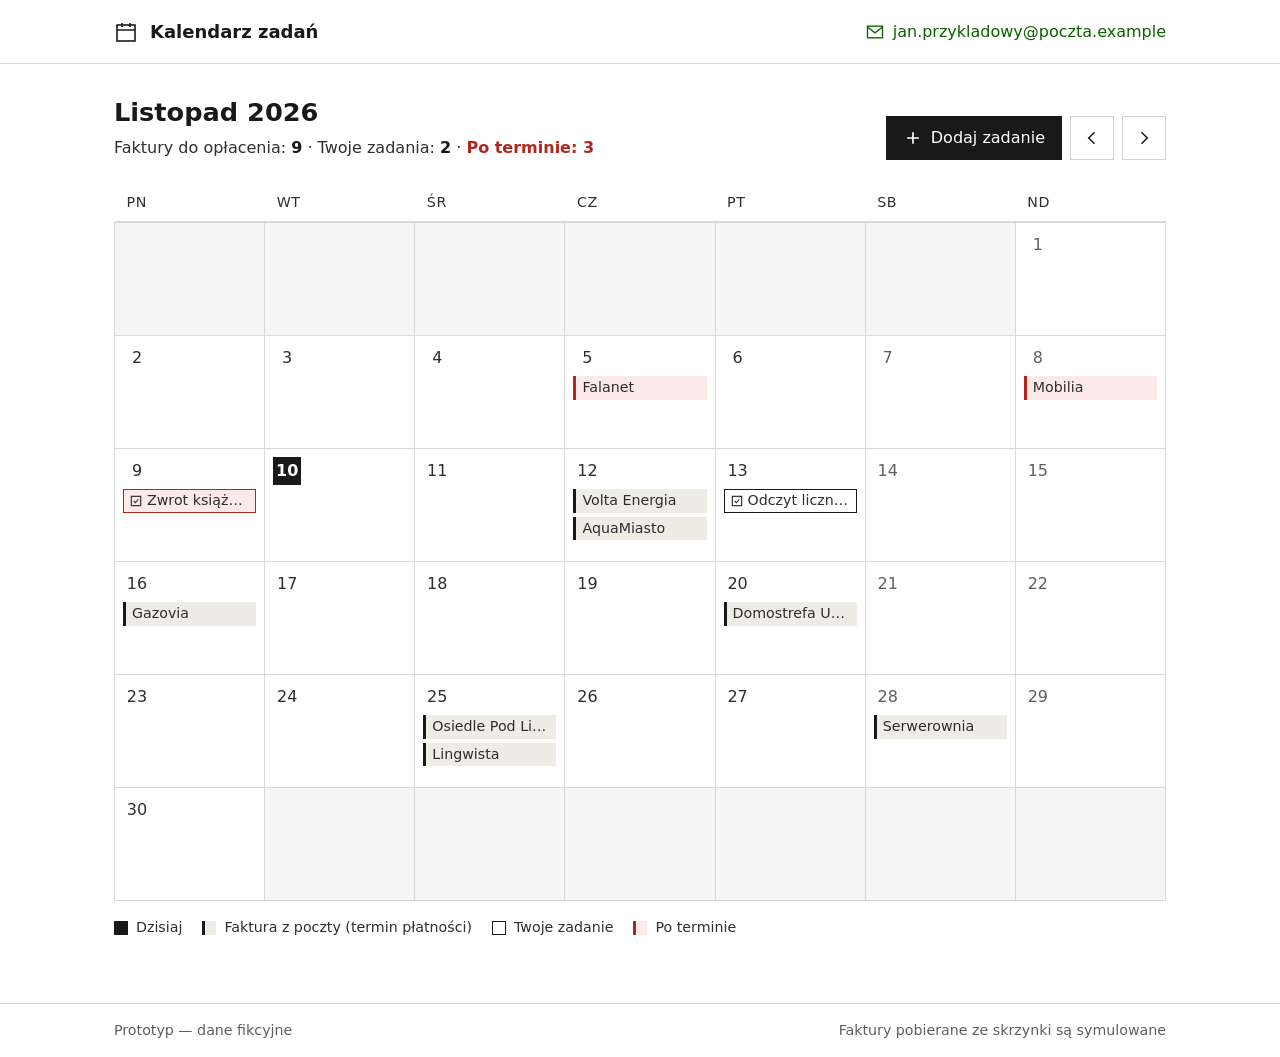
==== commit 7d6644b8: "Prototyp v3: Kalendarz zadań, nawigacja między miesiącami, przeplanowanie, miganie zaległości Co-Aut" ====
--- a/prototyp/index.html
+++ b/prototyp/index.html
@@ -3,7 +3,7 @@
 <head>
 <meta charset="UTF-8">
 <meta name="viewport" content="width=device-width, initial-scale=1">
-<title>Kalendarz faktur — prototyp</title>
+<title>Kalendarz zadań — prototyp</title>
 <style>
 /* =========================================================
    STYLE
@@ -63,9 +63,15 @@
   --a11y-muted: #5F5F5F;          /* zamiast #747474 na tłach innych niż białe */
   --a11y-success-text: #3E6E3E;   /* zamiast #639C63 jako tekst */
   --a11y-danger-text: #B3261E;    /* zamiast #E74C40 jako tekst / tło plakietki */
+  --a11y-danger-bg: #FBEAE8;      /* jasne tło wpisów po terminie */
   --a11y-warning-text: #8A5300;   /* zamiast #FF9F0F jako tekst */
   --a11y-target: 44px;            /* zamiast 40px wysokości przycisku */
   --font-stack: "Azeret", system-ui, -apple-system, "Segoe UI", Roboto, "Helvetica Neue", Arial, sans-serif;
+
+  /* Miganie wpisów po terminie: 4 mignięcia × 1,2 s ≈ 5 s, potem wpis zostaje wyróżniony.
+     Limit 5 s wynika z WCAG 2.2.2. Aby migało bez końca, wpisz: infinite */
+  --miganie-czas: 1.2s;
+  --miganie-powtorzenia: 4;
 }
 
 * { box-sizing: border-box; }
@@ -141,6 +147,7 @@
 .cal-head__nav { display: flex; gap: var(--spacing-xs); flex-wrap: wrap; }
 .cal-summary { margin: var(--spacing-xs) 0 0; color: var(--color-text); }
 .cal-summary strong { color: var(--color-primary); }
+.cal-summary .is-danger { color: var(--a11y-danger-text); font-weight: 600; }
 
 .calendar { width: 100%; border-collapse: collapse; table-layout: fixed; }
 .calendar th { font-size: var(--text-sm); font-weight: 400; text-transform: uppercase; letter-spacing: .04em; text-align: left; padding: var(--spacing-xs) var(--spacing-sm); color: var(--color-text); border-bottom: 1px solid var(--color-border); }
@@ -159,18 +166,32 @@
 .day.is-today .day__num { background: var(--color-primary); color: #fff; font-weight: 600; }
 .day.is-weekend .day__num { color: var(--a11y-muted); }
 .day.is-today.is-weekend .day__num { color: #fff; }
-.chip { display: flex; align-items: center; gap: 4px; padding: 2px 6px; font-size: var(--text-sm); line-height: 1.35; background: var(--color-sand); border-left: 3px solid var(--color-primary); white-space: nowrap; overflow: hidden; }
+.chip { display: flex; align-items: center; gap: 4px; padding: 2px 6px; font-size: var(--text-sm); line-height: 1.35; background: var(--color-sand); color: var(--color-text); border-left: 3px solid var(--color-primary); white-space: nowrap; overflow: hidden; }
 .chip > span { overflow: hidden; text-overflow: ellipsis; }
 .chip svg { flex: none; }
-.chip.is-overdue { border-left-color: var(--a11y-danger-text); background: #FBEAE8; }
 .chip.is-task { background: var(--color-bg); border: 1px solid var(--color-primary); padding: 1px 5px; }
+.chip.is-overdue { border-color: var(--a11y-danger-text); background: var(--a11y-danger-bg); }
 .chip--more { background: transparent; border-left-color: transparent; padding-left: 9px; text-decoration: underline; }
 .sr-only { position: absolute; width: 1px; height: 1px; padding: 0; margin: -1px; overflow: hidden; clip: rect(0,0,0,0); white-space: nowrap; border: 0; }
+
+/* Miganie wpisów po terminie */
+@keyframes miganie {
+  0%, 100% { background: var(--a11y-danger-bg); color: var(--color-text); }
+  50%      { background: var(--a11y-danger-text); color: #fff; }
+}
+@keyframes miganie-kropka {
+  0%, 100% { opacity: 1; }
+  50%      { opacity: .15; }
+}
+.chip.is-overdue { animation: miganie var(--miganie-czas) ease-in-out var(--miganie-powtorzenia); }
+@media (prefers-reduced-motion: reduce) {
+  .chip.is-overdue, .day.has-overdue::after { animation: none !important; }
+}
 
 .legend { display: flex; flex-wrap: wrap; gap: var(--spacing-lg); margin-top: var(--spacing-md); font-size: var(--text-sm); }
 .legend span { display: inline-flex; align-items: center; gap: var(--spacing-xs); }
 .legend i { display: inline-block; width: 14px; height: 14px; background: var(--color-sand); border-left: 3px solid var(--color-primary); }
-.legend i.is-overdue { background: #FBEAE8; border-left-color: var(--a11y-danger-text); }
+.legend i.is-overdue { background: var(--a11y-danger-bg); border-left-color: var(--a11y-danger-text); }
 .legend i.is-today { background: var(--color-primary); border: 0; }
 .legend i.is-task { background: var(--color-bg); border: 1px solid var(--color-primary); }
 
@@ -199,7 +220,7 @@
 
 .sample-note { margin-top: var(--spacing-xl); font-size: var(--text-sm); color: var(--a11y-muted); max-width: 760px; }
 
-/* --- Ekran: formularz zadania --- */
+/* --- Ekrany: formularze (nowe zadanie, przeplanowanie) --- */
 .form { max-width: 560px; }
 .form h1 { font-size: var(--text-xxxl); margin-bottom: var(--spacing-xs); }
 .form__intro { margin: 0 0 var(--spacing-xl); }
@@ -220,6 +241,10 @@
 .date-row { display: flex; gap: var(--spacing-xs); margin-bottom: var(--spacing-xs); }
 .date-row .input { flex: 1; }
 .form__actions { display: flex; gap: var(--spacing-sm); flex-wrap: wrap; padding-top: var(--spacing-md); border-top: 1px solid var(--color-border); }
+.task-card { padding: var(--spacing-md) var(--spacing-lg); background: var(--color-sand); margin-bottom: var(--spacing-xl); }
+.task-card__name { font-size: var(--text-xl); font-weight: 600; color: var(--color-primary); margin: 0 0 var(--spacing-xxs); }
+.task-card p { margin: 0; }
+.task-card ul { margin: var(--spacing-xs) 0 0; padding-left: 1.25rem; }
 
 /* --- Ekran: mapa --- */
 .map h1 { font-size: var(--text-xxxl); margin-bottom: var(--spacing-xs); }
@@ -252,7 +277,7 @@
   .calendar td, .day { height: 64px; min-height: 64px; }
   .chip { display: none; }
   .day.has-items::after { content: ""; display: block; width: 8px; height: 8px; background: var(--color-primary); }
-  .day.has-overdue::after { background: var(--a11y-danger-text); }
+  .day.has-overdue::after { background: var(--a11y-danger-text); animation: miganie-kropka var(--miganie-czas) ease-in-out var(--miganie-powtorzenia); }
   .invoice { grid-template-columns: 1fr; }
   .inbox-status span { display: none; }
 }
@@ -264,7 +289,7 @@
   <div class="app-header__inner">
     <a class="brand" href="#kalendarz">
       <svg width="24" height="24" viewBox="0 0 24 24" fill="none" stroke="currentColor" stroke-width="1.6" aria-hidden="true"><rect x="3" y="5" width="18" height="16"/><path d="M3 10h18M8 3v4M16 3v4"/></svg>
-      Kalendarz faktur
+      Kalendarz zadań
     </a>
     <div class="inbox-status" title="Połączona skrzynka pocztowa">
       <svg width="20" height="20" viewBox="0 0 24 24" fill="none" stroke="currentColor" stroke-width="1.6" aria-hidden="true"><rect x="3" y="5" width="18" height="14"/><path d="m3 6 9 7 9-7"/></svg>
@@ -290,31 +315,36 @@
 <script>
 /* =========================================================
    DANE PRZYKŁADOWE — tu możesz podmienić treści na własne
+   Daty w formacie RRRR-MM-DD.
    ========================================================= */
 const DANE = {
   skrzynka: 'jan.przykladowy@poczta.example',
-  dzis: { rok: 2026, miesiac: 11, dzien: 10 },   // miesiąc: 1–12
+  dzis: '2026-11-10',
+  // Faktury, które przyszły mailem (termin = termin płatności)
   faktury: [
-    { id: 1, dzien: 5,  dostawca: 'Falanet',            email: 'faktury@falanet.example',            opis: 'Faktura za internet – listopad 2026, 79,99 zł' },
-    { id: 2, dzien: 8,  dostawca: 'Mobilia',            email: 'e-faktura@mobilia.example',          opis: 'Abonament za telefon komórkowy – październik 2026, 49,00 zł' },
-    { id: 3, dzien: 12, dostawca: 'Volta Energia',      email: 'rozliczenia@voltaenergia.example',   opis: 'Prąd – prognoza na listopad 2026, 186,40 zł' },
-    { id: 4, dzien: 12, dostawca: 'AquaMiasto',         email: 'bok@aquamiasto.example',             opis: 'Woda i ścieki – październik 2026, 92,15 zł' },
-    { id: 5, dzien: 16, dostawca: 'Gazovia',            email: 'faktury@gazovia.example',            opis: 'Gaz – rozliczenie za wrzesień i październik 2026, 214,70 zł' },
-    { id: 6, dzien: 20, dostawca: 'Domostrefa Ubezpieczenia', email: 'polisy@domostrefa.example',    opis: 'Rata ubezpieczenia mieszkania – IV kwartał 2026, 63,00 zł' },
-    { id: 7, dzien: 25, dostawca: 'Osiedle Pod Lipami', email: 'administracja@podlipami.example',    opis: 'Opłata eksploatacyjna za mieszkanie – grudzień 2026, 412,30 zł' },
-    { id: 8, dzien: 25, dostawca: 'Lingwista',          email: 'faktury@lingwista.example',          opis: 'Kurs angielskiego online – grudzień 2026, 120,00 zł' },
-    { id: 9, dzien: 28, dostawca: 'Serwerownia',        email: 'billing@serwerownia.example',        opis: 'Domena i hosting – odnowienie na rok, 249,00 zł' }
+    { id: 1, termin: '2026-11-05', dostawca: 'Falanet',            email: 'faktury@falanet.example',          opis: 'Faktura za internet – listopad 2026, 79,99 zł' },
+    { id: 2, termin: '2026-11-08', dostawca: 'Mobilia',            email: 'e-faktura@mobilia.example',        opis: 'Abonament za telefon komórkowy – październik 2026, 49,00 zł' },
+    { id: 3, termin: '2026-11-12', dostawca: 'Volta Energia',      email: 'rozliczenia@voltaenergia.example', opis: 'Prąd – prognoza na listopad 2026, 186,40 zł' },
+    { id: 4, termin: '2026-11-12', dostawca: 'AquaMiasto',         email: 'bok@aquamiasto.example',           opis: 'Woda i ścieki – październik 2026, 92,15 zł' },
+    { id: 5, termin: '2026-11-16', dostawca: 'Gazovia',            email: 'faktury@gazovia.example',          opis: 'Gaz – rozliczenie za wrzesień i październik 2026, 214,70 zł' },
+    { id: 6, termin: '2026-11-20', dostawca: 'Domostrefa Ubezpieczenia', email: 'polisy@domostrefa.example',  opis: 'Rata ubezpieczenia mieszkania – IV kwartał 2026, 63,00 zł' },
+    { id: 7, termin: '2026-11-25', dostawca: 'Osiedle Pod Lipami', email: 'administracja@podlipami.example',  opis: 'Opłata eksploatacyjna za mieszkanie – grudzień 2026, 412,30 zł' },
+    { id: 8, termin: '2026-11-25', dostawca: 'Lingwista',          email: 'faktury@lingwista.example',        opis: 'Kurs angielskiego online – grudzień 2026, 120,00 zł' },
+    { id: 9, termin: '2026-11-28', dostawca: 'Serwerownia',        email: 'billing@serwerownia.example',      opis: 'Domena i hosting – odnowienie na rok, 249,00 zł' }
   ],
-  // Zadania dodane ręcznie. Terminy w formacie RRRR-MM-DD; kilka terminów = harmonogram.
+  // Zadania dodane ręcznie. Kilka terminów = harmonogram.
   zadania: [
-    { id: 1, nazwa: 'Odczyt licznika gazu', terminy: ['2026-11-13', '2027-01-15'] }
+    { id: 1, nazwa: 'Zwrot książek do biblioteki', terminy: ['2026-11-09'] },
+    { id: 2, nazwa: 'Odczyt licznika gazu',        terminy: ['2026-11-13', '2027-01-15'] }
   ],
   scenariusze: [
     'A. Opłać fakturę: kalendarz → dzień z fakturami → oznacz jedną jako opłaconą → wróć do kalendarza i sprawdź, że jej nie ma.',
     'B. Znajdź konkretną fakturę: w kalendarzu odszukaj fakturę za gaz lub prąd i sprawdź, kto ją przysłał i na jaką kwotę.',
-    'C. Dzień bez faktur: kliknij dzień bez oznaczeń → zobacz komunikat → wróć do kalendarza.',
-    'D. Dodaj zadanie z harmonogramem: kalendarz → dodaj zadanie → wpisz nazwę i kilka terminów (np. wywóz śmieci 17 listopada, 21 grudnia) → zadanie widoczne w kalendarzu.',
-    'E. Odhacz zadanie: dzień z zadaniem → oznacz jako zrobione → zadanie znika (można cofnąć).'
+    'C. Dzień bez wpisów: kliknij dzień bez oznaczeń → zobacz komunikat → wróć do kalendarza.',
+    'D. Dodaj zadanie z harmonogramem: kalendarz → dodaj zadanie → wpisz nazwę i kilka terminów (np. wywóz śmieci 17 listopada, 21 grudnia) → przejdź do grudnia i sprawdź termin.',
+    'E. Odhacz zadanie: dzień z zadaniem → oznacz jako zrobione → zadanie znika (można cofnąć).',
+    'F. Przeplanuj zadanie: dzień z zadaniem → przeplanuj → wybierz nowy dzień → zadanie widoczne w nowym dniu (można cofnąć).',
+    'G. Zaległości: po otwarciu kalendarza zauważ migające wpisy po terminie (faktury 5 i 8 listopada, zadanie 9 listopada).'
   ],
   teksty: {
     pozaZakresem: 'Ta funkcja nie jest częścią prototypu.',
@@ -322,8 +352,13 @@
     zrobione: 'Zadanie oznaczone jako zrobione.',
     przywrocona: 'Przywrócono fakturę do opłacenia.',
     przywrocone: 'Przywrócono zadanie.',
+    cofnietoPrzeniesienie: 'Przywrócono poprzedni termin',
     bladNazwa: 'Wpisz nazwę zadania.',
-    bladTermin: 'Wybierz co najmniej jeden termin.'
+    bladTermin: 'Wybierz co najmniej jeden termin.',
+    bladNowyTerminPusty: 'Wybierz nowy termin.',
+    bladNowyTerminTenSam: 'Wybierz inny dzień niż obecny termin.',
+    bladNowyTerminZajety: 'To zadanie ma już termin w tym dniu.',
+    bladNowyTerminPrzeszly: 'Nowy termin nie może być wcześniejszy niż dzisiaj.'
   }
 };
 
@@ -334,43 +369,46 @@
   oplacone: new Set(),     // id opłaconych faktur
   zrobione: new Set(),     // klucze "idZadania|RRRR-MM-DD" zrobionych terminów
   zadania: DANE.zadania.map(z => ({ ...z, terminy: [...z.terminy] })),
-  nastepneIdZadania: DANE.zadania.length + 1,
-  ostatnio: null           // { typ: 'faktura' | 'zadanie', klucz }
+  nastepneIdZadania: Math.max(0, ...DANE.zadania.map(z => z.id)) + 1,
+  ostatnio: null           // ostatnia akcja do cofnięcia
 };
 
-/* Pomocnicze */
+/* =========================================================
+   POMOCNICZE (daty, odmiana, ikony)
+   ========================================================= */
 const MIESIACE = ['styczeń','luty','marzec','kwiecień','maj','czerwiec','lipiec','sierpień','wrzesień','październik','listopad','grudzień'];
 const MIESIACE_DOP = ['stycznia','lutego','marca','kwietnia','maja','czerwca','lipca','sierpnia','września','października','listopada','grudnia'];
 const DNI_TYG = ['niedziela','poniedziałek','wtorek','środa','czwartek','piątek','sobota'];
 const DNI_KROTKO = ['Pn','Wt','Śr','Cz','Pt','Sb','Nd'];
 const DNI_DLUGO = ['poniedziałek','wtorek','środa','czwartek','piątek','sobota','niedziela'];
 
-const { rok, miesiac, dzien: dzisDzien } = DANE.dzis;
-const liczbaDni = new Date(rok, miesiac, 0).getDate();
+const DZIS = DANE.dzis;
 const pad = n => String(n).padStart(2, '0');
-const dataISO = d => `${rok}-${pad(miesiac)}-${pad(d)}`;
-const dataSlownie = iso => { const [r, m, d] = iso.split('-').map(Number); return `${d} ${MIESIACE_DOP[m - 1]}${r !== rok ? ' ' + r : ''}`; };
+const rozbij = s => s.split('-').map(Number);
+const iso = (r, m, d) => `${r}-${pad(m)}-${pad(d)}`;
+const kluczMies = (r, m) => `${r}-${pad(m)}`;
+const [DZIS_R, DZIS_M] = rozbij(DZIS);
+const DZIS_MIES = kluczMies(DZIS_R, DZIS_M);
+const dniWMiesiacu = (r, m) => new Date(r, m, 0).getDate();
+const przesunMiesiac = (r, m, o) => { const dt = new Date(r, m - 1 + o, 1); return [dt.getFullYear(), dt.getMonth() + 1]; };
+const poprawnaData = s => {
+  if (!/^\d{4}-\d{2}-\d{2}$/.test(s)) return false;
+  const [r, m, d] = rozbij(s);
+  return m >= 1 && m <= 12 && d >= 1 && d <= dniWMiesiacu(r, m);
+};
+const wielka = t => t.charAt(0).toUpperCase() + t.slice(1);
+const nazwaMiesiaca = (r, m) => `${wielka(MIESIACE[m - 1])} ${r}`;
+const dataSlownie = s => { const [r, m, d] = rozbij(s); return `${d} ${MIESIACE_DOP[m - 1]}${r !== DZIS_R ? ' ' + r : ''}`; };
+const nazwaDnia = s => { const [r, m, d] = rozbij(s); return `${wielka(DNI_TYG[new Date(r, m - 1, d).getDay()])}, ${d} ${MIESIACE_DOP[m - 1]} ${r}`; };
 
 const esc = s => String(s).replace(/[&<>"']/g, c => ({'&':'&amp;','<':'&lt;','>':'&gt;','"':'&quot;',"'":'&#39;'}[c]));
-const nieoplacone = () => DANE.faktury.filter(f => !stan.oplacone.has(f.id));
-const fakturyDnia = d => nieoplacone().filter(f => f.dzien === d);
-const zadaniaDnia = d => stan.zadania
-  .filter(z => z.terminy.includes(dataISO(d)) && !stan.zrobione.has(z.id + '|' + dataISO(d)));
-const zadaniaWMiesiacu = () => {
-  let n = 0;
-  for (let d = 1; d <= liczbaDni; d++) n += zadaniaDnia(d).length;
-  return n;
-};
-const poTerminie = f => f.dzien < dzisDzien;
+const poTerminie = s => s < DZIS;
+const fakturyDnia = s => DANE.faktury.filter(f => f.termin === s && !stan.oplacone.has(f.id));
+const zadaniaDnia = s => stan.zadania.filter(z => z.terminy.includes(s) && !stan.zrobione.has(z.id + '|' + s));
 const odmiana = (n, jeden, kilka, wiele) => n === 1 ? jeden : (n % 10 >= 2 && n % 10 <= 4 && (n % 100 < 12 || n % 100 > 14)) ? kilka : wiele;
 const odmianaFaktur = n => odmiana(n, 'faktura', 'faktury', 'faktur');
 const odmianaZadan = n => odmiana(n, 'zadanie', 'zadania', 'zadań');
 const odmianaTerminow = n => odmiana(n, 'termin', 'terminy', 'terminów');
-const nazwaDnia = d => {
-  const data = new Date(rok, miesiac - 1, d);
-  const t = DNI_TYG[data.getDay()];
-  return t.charAt(0).toUpperCase() + t.slice(1) + ', ' + d + ' ' + MIESIACE_DOP[miesiac - 1] + ' ' + rok;
-};
 
 const IKONY = {
   wstecz: '<svg width="20" height="20" viewBox="0 0 24 24" fill="none" stroke="currentColor" stroke-width="1.8" aria-hidden="true"><path d="M15 5l-7 7 7 7"/></svg>',
@@ -378,6 +416,7 @@
   ok: '<svg width="20" height="20" viewBox="0 0 24 24" fill="none" stroke="currentColor" stroke-width="2" aria-hidden="true"><path d="M5 12.5l4.5 4.5L19 7.5"/></svg>',
   plus: '<svg width="20" height="20" viewBox="0 0 24 24" fill="none" stroke="currentColor" stroke-width="2" aria-hidden="true"><path d="M12 5v14M5 12h14"/></svg>',
   usun: '<svg width="20" height="20" viewBox="0 0 24 24" fill="none" stroke="currentColor" stroke-width="1.8" aria-hidden="true"><path d="M6 6l12 12M18 6L6 18"/></svg>',
+  przenies: '<svg width="20" height="20" viewBox="0 0 24 24" fill="none" stroke="currentColor" stroke-width="1.6" aria-hidden="true"><rect x="3" y="5" width="18" height="16"/><path d="M3 10h18M8 3v4M16 3v4M9 15.5h6M13 13l2.5 2.5L13 18"/></svg>',
   blad: '<svg width="18" height="18" viewBox="0 0 24 24" fill="none" stroke="currentColor" stroke-width="2" aria-hidden="true"><circle cx="12" cy="12" r="9"/><path d="M12 7.5v5.5M12 16.5v.01"/></svg>',
   zadanie: '<svg width="14" height="14" viewBox="0 0 24 24" fill="none" stroke="currentColor" stroke-width="2" aria-hidden="true"><rect x="4" y="4" width="16" height="16"/><path d="M8 12l3 3 5-6"/></svg>',
   mail: '<svg width="20" height="20" viewBox="0 0 24 24" fill="none" stroke="currentColor" stroke-width="1.6" aria-hidden="true"><rect x="3" y="5" width="18" height="14"/><path d="m3 6 9 7 9-7"/></svg>',
@@ -389,37 +428,44 @@
    ========================================================= */
 
 /* Ekran 1 / 3: Kalendarz miesięczny */
-function ekranKalendarz() {
-  const lista = nieoplacone();
-  const poTerm = lista.filter(poTerminie).length;
-  const ileZadan = zadaniaWMiesiacu();
-  const pierwszyDzienTyg = (new Date(rok, miesiac - 1, 1).getDay() + 6) % 7; // 0 = poniedziałek
-
-  let komorki = [];
+function ekranKalendarz(r, m) {
+  const km = kluczMies(r, m);
+  const n = dniWMiesiacu(r, m);
+  const pierwszyDzienTyg = (new Date(r, m - 1, 1).getDay() + 6) % 7; // 0 = poniedziałek
+  let ileFaktur = 0, ileZadan = 0, ilePoTerminie = 0;
+
+  const komorki = [];
   for (let i = 0; i < pierwszyDzienTyg; i++) komorki.push('<td class="is-empty"></td>');
-  for (let d = 1; d <= liczbaDni; d++) {
-    const fakt = fakturyDnia(d);
-    const zad = zadaniaDnia(d);
+  for (let d = 1; d <= n; d++) {
+    const s = iso(r, m, d);
+    const fakt = fakturyDnia(s);
+    const zad = zadaniaDnia(s);
+    const zalegle = poTerminie(s);
+    ileFaktur += fakt.length; ileZadan += zad.length;
+    if (zalegle) ilePoTerminie += fakt.length + zad.length;
+
     const dzienTyg = (pierwszyDzienTyg + d - 1) % 7;
     const klasy = ['day'];
-    if (d === dzisDzien) klasy.push('is-today');
+    if (s === DZIS) klasy.push('is-today');
     if (dzienTyg >= 5) klasy.push('is-weekend');
     if (fakt.length || zad.length) klasy.push('has-items');
-    if (fakt.some(poTerminie)) klasy.push('has-overdue');
-
+    if (zalegle && (fakt.length || zad.length)) klasy.push('has-overdue');
+
+    const zal = zalegle ? ' is-overdue' : '';
     const wpisy = [
-      ...fakt.map(f => `<span class="chip${poTerminie(f) ? ' is-overdue' : ''}"><span>${esc(f.dostawca)}</span></span>`),
-      ...zad.map(z => `<span class="chip is-task">${IKONY.zadanie}<span>${esc(z.nazwa)}</span></span>`)
+      ...fakt.map(f => `<span class="chip${zal}"><span>${esc(f.dostawca)}</span></span>`),
+      ...zad.map(z => `<span class="chip is-task${zal}">${IKONY.zadanie}<span>${esc(z.nazwa)}</span></span>`)
     ];
     const chipy = wpisy.slice(0, 2).join('') +
       (wpisy.length > 2 ? `<span class="chip chip--more"><span>+${wpisy.length - 2} więcej</span></span>` : '');
 
     const czesci = [];
-    if (fakt.length) czesci.push(`${fakt.length} ${odmianaFaktur(fakt.length)} do opłacenia${fakt.some(poTerminie) ? ', po terminie' : ''}`);
+    if (fakt.length) czesci.push(`${fakt.length} ${odmianaFaktur(fakt.length)} do opłacenia`);
     if (zad.length) czesci.push(`${zad.length} ${odmianaZadan(zad.length)}`);
-    const opisSr = `${d} ${MIESIACE_DOP[miesiac - 1]}${d === dzisDzien ? ', dzisiaj' : ''}: ` + (czesci.length ? czesci.join(', ') : 'nic zaplanowanego');
-
-    komorki.push(`<td><a class="${klasy.join(' ')}" href="#dzien-${d}" aria-label="${opisSr}">
+    if (zalegle && czesci.length) czesci.push('po terminie');
+    const opisSr = `${d} ${MIESIACE_DOP[m - 1]}${s === DZIS ? ', dzisiaj' : ''}: ` + (czesci.length ? czesci.join(', ') : 'nic zaplanowanego');
+
+    komorki.push(`<td><a class="${klasy.join(' ')}" href="#dzien-${s}" aria-label="${opisSr}">
       <span class="day__num">${d}</span>${chipy}</a></td>`);
   }
   while (komorki.length % 7) komorki.push('<td class="is-empty"></td>');
@@ -427,24 +473,39 @@
   let wiersze = '';
   for (let i = 0; i < komorki.length; i += 7) wiersze += '<tr>' + komorki.slice(i, i + 7).join('') + '</tr>';
 
-  const czesciPods = [];
-  czesciPods.push(lista.length ? `Do opłacenia: <strong>${lista.length} ${odmianaFaktur(lista.length)}</strong>` : 'Faktury: wszystkie opłacone');
-  if (poTerm) czesciPods.push(`<span style="color:var(--a11y-danger-text)">${poTerm} po terminie</span>`);
-  if (ileZadan) czesciPods.push(`Twoje zadania: <strong>${ileZadan}</strong>`);
-  if (stan.oplacone.size) czesciPods.push(`Opłacone w tym miesiącu: ${stan.oplacone.size}`);
+  const fakturyMiesiaca = DANE.faktury.filter(f => f.termin.startsWith(km));
+  const oplaconeMiesiaca = fakturyMiesiaca.filter(f => stan.oplacone.has(f.id)).length;
+
+  const pods = [];
+  if (fakturyMiesiaca.length) pods.push(ileFaktur ? `Faktury do opłacenia: <strong>${ileFaktur}</strong>` : 'Faktury: wszystkie opłacone');
+  else pods.push('Brak faktur z poczty');
+  pods.push(`Twoje zadania: <strong>${ileZadan}</strong>`);
+  if (ilePoTerminie) pods.push(`<span class="is-danger">Po terminie: ${ilePoTerminie}</span>`);
+  if (oplaconeMiesiaca) pods.push(`Opłacone w tym miesiącu: ${oplaconeMiesiaca}`);
+
+  let baner = '';
+  if (fakturyMiesiaca.length && !ileFaktur) {
+    baner = `<div class="banner banner--success" role="status">${IKONY.ok}<strong>Wszystko opłacone. W tym miesiącu nie masz już faktur do zapłaty.</strong></div>`;
+  } else if (!fakturyMiesiaca.length && km > DZIS_MIES) {
+    baner = `<div class="banner">${IKONY.mail}<span>Faktury na ten miesiąc jeszcze nie przyszły. Pojawią się tu same, gdy dostaniesz je mailem.</span></div>`;
+  }
+
+  const [pr, pm] = przesunMiesiac(r, m, -1);
+  const [nr, nm] = przesunMiesiac(r, m, 1);
 
   return `
   <div class="page">
-    ${lista.length ? '' : `<div class="banner banner--success" role="status">${IKONY.ok}<strong>Wszystko opłacone. W tym miesiącu nie masz już faktur do zapłaty.</strong></div>`}
+    ${baner}
     <div class="cal-head">
       <div>
-        <h1 tabindex="-1">${MIESIACE[miesiac - 1].charAt(0).toUpperCase() + MIESIACE[miesiac - 1].slice(1)} ${rok}</h1>
-        <p class="cal-summary">${czesciPods.join(' · ')}</p>
+        <h1 tabindex="-1">${nazwaMiesiaca(r, m)}</h1>
+        <p class="cal-summary">${pods.join(' · ')}</p>
       </div>
       <div class="cal-head__nav">
         <a class="btn btn--primary" href="#dodaj-zadanie">${IKONY.plus}Dodaj zadanie</a>
-        <button class="btn btn--icon" type="button" data-poza-zakresem aria-label="Poprzedni miesiąc">${IKONY.wstecz}</button>
-        <button class="btn btn--icon" type="button" data-poza-zakresem aria-label="Następny miesiąc">${IKONY.dalej}</button>
+        ${km !== DZIS_MIES ? '<a class="btn btn--secondary" href="#kalendarz">Dzisiaj</a>' : ''}
+        <a class="btn btn--icon" href="#kalendarz-${kluczMies(pr, pm)}" aria-label="Poprzedni miesiąc: ${MIESIACE[pm - 1]} ${pr}" title="${wielka(MIESIACE[pm - 1])} ${pr}">${IKONY.wstecz}</a>
+        <a class="btn btn--icon" href="#kalendarz-${kluczMies(nr, nm)}" aria-label="Następny miesiąc: ${MIESIACE[nm - 1]} ${nr}" title="${wielka(MIESIACE[nm - 1])} ${nr}">${IKONY.dalej}</a>
       </div>
     </div>
     <table class="calendar">
@@ -455,18 +516,20 @@
     <div class="legend" aria-hidden="true">
       <span><i class="is-today"></i>Dzisiaj</span>
       <span><i></i>Faktura z poczty (termin płatności)</span>
-      <span><i class="is-overdue"></i>Faktura po terminie</span>
       <span><i class="is-task"></i>Twoje zadanie</span>
+      <span><i class="is-overdue"></i>Po terminie</span>
     </div>
   </div>`;
 }
 
 /* Ekran 2: Szczegóły dnia */
-function ekranDzien(d) {
-  const fakt = fakturyDnia(d);
-  const zad = zadaniaDnia(d);
-  const iso = dataISO(d);
-  const cokolwiekBylo = DANE.faktury.some(f => f.dzien === d) || stan.zadania.some(z => z.terminy.includes(iso));
+function ekranDzien(s) {
+  const fakt = fakturyDnia(s);
+  const zad = zadaniaDnia(s);
+  const zalegle = poTerminie(s);
+  const [r, m] = rozbij(s);
+  const cokolwiekBylo = DANE.faktury.some(f => f.termin === s) || stan.zadania.some(z => z.terminy.includes(s));
+  const plakietkaZal = zalegle ? '<span class="badge badge--danger">Po terminie</span>' : '';
   let tresc = '';
 
   if (fakt.length) {
@@ -476,7 +539,7 @@
         ${fakt.map(f => `
         <li class="invoice">
           <div>
-            <div class="invoice__provider">${esc(f.dostawca)}${poTerminie(f) ? '<span class="badge badge--danger">Po terminie</span>' : ''}</div>
+            <div class="invoice__provider">${esc(f.dostawca)}${plakietkaZal}</div>
             <p class="invoice__desc">${esc(f.opis)}</p>
             <p class="invoice__from">Od: ${esc(f.email)}</p>
           </div>
@@ -493,19 +556,19 @@
       <h2 class="section-title">Twoje zadania</h2>
       <ul class="invoice-list">
         ${zad.map(z => {
-          const pozostale = z.terminy.filter(t => t !== iso).sort();
-          const nastepny = pozostale.find(t => t > iso);
+          const nastepny = z.terminy.filter(t => t > s).sort()[0];
           const harmonogram = z.terminy.length > 1
             ? `Harmonogram: ${z.terminy.length} ${odmianaTerminow(z.terminy.length)}${nastepny ? ` · następny: ${dataSlownie(nastepny)}` : ''}`
             : 'Jednorazowe';
           return `
         <li class="invoice">
           <div>
-            <div class="invoice__provider">${esc(z.nazwa)}<span class="badge badge--outline">Twoje zadanie</span></div>
+            <div class="invoice__provider">${esc(z.nazwa)}<span class="badge badge--outline">Twoje zadanie</span>${plakietkaZal}</div>
             <p class="invoice__from">${harmonogram}</p>
           </div>
           <div class="invoice__actions">
-            <button class="btn btn--primary" type="button" data-zrobione="${z.id}|${iso}">${IKONY.ok}Oznacz jako zrobione</button>
+            <button class="btn btn--primary" type="button" data-zrobione="${z.id}|${s}">${IKONY.ok}Oznacz jako zrobione</button>
+            <a class="btn btn--ghost" href="#przeplanuj-${z.id}-${s}">${IKONY.przenies}Przeplanuj</a>
           </div>
         </li>`;
         }).join('')}
@@ -518,15 +581,15 @@
         ${IKONY.pusto}
         <h2>Wszystko z tego dnia jest załatwione</h2>
         <p>Opłacone faktury i zrobione zadania nie znikły — po prostu nie musisz już o nich pamiętać.</p>
-        <div class="empty__actions"><a class="btn btn--primary" href="#kalendarz">Wróć do kalendarza</a></div>
+        <div class="empty__actions"><a class="btn btn--primary" href="#kalendarz-${kluczMies(r, m)}">Wróć do kalendarza</a></div>
       </div>` : `
       <div class="empty">
         ${IKONY.pusto}
         <h2>Nic zaplanowanego na ten dzień</h2>
         <p>Nie przyszła żadna faktura z terminem płatności na ten dzień i nie masz tu żadnych zadań.</p>
         <div class="empty__actions">
-          <a class="btn btn--primary" href="#kalendarz">Wróć do kalendarza</a>
-          <a class="btn btn--secondary" href="#dodaj-zadanie-${d}">${IKONY.plus}Dodaj zadanie na ten dzień</a>
+          <a class="btn btn--primary" href="#kalendarz-${kluczMies(r, m)}">Wróć do kalendarza</a>
+          <a class="btn btn--secondary" href="#dodaj-zadanie-${s}">${IKONY.plus}Dodaj zadanie na ten dzień</a>
         </div>
       </div>`;
   }
@@ -534,17 +597,17 @@
   const czesci = [];
   if (fakt.length) czesci.push(`${fakt.length} ${odmianaFaktur(fakt.length)} z terminem płatności w tym dniu`);
   if (zad.length) czesci.push(`${zad.length} ${odmianaZadan(zad.length)}`);
-  const podtytul = czesci.length ? czesci.join(' · ') : (d === dzisDzien ? 'Dzisiaj' : '&nbsp;');
+  const podtytul = czesci.length ? czesci.join(' · ') : (s === DZIS ? 'Dzisiaj' : '&nbsp;');
 
   return `
   <div class="page">
-    <a class="btn btn--ghost back" href="#kalendarz">${IKONY.wstecz}Kalendarz</a>
+    <a class="btn btn--ghost back" href="#kalendarz-${kluczMies(r, m)}">${IKONY.wstecz}Kalendarz: ${MIESIACE[m - 1]} ${r}</a>
     <div class="day-head">
       <div>
-        <h1 tabindex="-1">${nazwaDnia(d)}</h1>
+        <h1 tabindex="-1">${nazwaDnia(s)}</h1>
         <p>${podtytul}</p>
       </div>
-      ${(fakt.length || zad.length) ? `<a class="btn btn--secondary" href="#dodaj-zadanie-${d}">${IKONY.plus}Dodaj zadanie na ten dzień</a>` : ''}
+      ${(fakt.length || zad.length) ? `<a class="btn btn--secondary" href="#dodaj-zadanie-${s}">${IKONY.plus}Dodaj zadanie na ten dzień</a>` : ''}
     </div>
     ${tresc}
     ${fakt.length ? '<p class="sample-note">Faktury, dostawcy i adresy e-mail w prototypie są wymyślone.</p>' : ''}
@@ -559,11 +622,11 @@
   </div>`;
 }
 
-function ekranDodajZadanie(d) {
-  const domyslny = d ? dataISO(d) : '';
+function ekranDodajZadanie(s) {
+  const powrot = s ? '#dzien-' + s : '#kalendarz';
   return `
   <div class="page">
-    <a class="btn btn--ghost back" href="${d ? '#dzien-' + d : '#kalendarz'}">${IKONY.wstecz}${d ? 'Wróć do dnia' : 'Kalendarz'}</a>
+    <a class="btn btn--ghost back" href="${powrot}">${IKONY.wstecz}${s ? 'Wróć do dnia' : 'Kalendarz'}</a>
     <form class="form" id="form-zadanie" novalidate>
       <h1 tabindex="-1">Nowe zadanie</h1>
       <p class="form__intro">Dodaj do kalendarza coś, o czym nie chcesz pamiętać. Pojawi się obok faktur z poczty.</p>
@@ -578,7 +641,7 @@
         <fieldset>
           <legend>Terminy</legend>
           <p class="field__hint">Jeśli zadanie się powtarza, ale w różne dni (np. według harmonogramu wywozu śmieci), dodaj każdy termin osobno.</p>
-          <div id="terminy">${wierszTerminu(domyslny, false, 1)}</div>
+          <div id="terminy">${wierszTerminu(s, false, 1)}</div>
           <button class="btn btn--ghost" type="button" id="dodaj-termin">${IKONY.plus}Dodaj kolejny termin</button>
           <p class="field__error" id="blad-termin" hidden>${IKONY.blad}<span>${DANE.teksty.bladTermin}</span></p>
         </fieldset>
@@ -586,36 +649,73 @@
 
       <div class="form__actions">
         <button class="btn btn--primary" type="submit">Zapisz zadanie</button>
-        <a class="btn btn--ghost" href="${d ? '#dzien-' + d : '#kalendarz'}">Anuluj</a>
+        <a class="btn btn--ghost" href="${powrot}">Anuluj</a>
       </div>
     </form>
   </div>`;
 }
 
+/* Ekran 5: Przeplanowanie zadania (jeden termin) */
+function ekranPrzeplanuj(z, s) {
+  const pozostale = z.terminy.filter(t => t !== s).sort();
+  return `
+  <div class="page">
+    <a class="btn btn--ghost back" href="#dzien-${s}">${IKONY.wstecz}Wróć do dnia</a>
+    <form class="form" id="form-przeplanuj" data-zadanie="${z.id}" data-termin="${s}" novalidate>
+      <h1 tabindex="-1">Przeplanuj zadanie</h1>
+      <div class="task-card">
+        <p class="task-card__name">${esc(z.nazwa)}</p>
+        <p>Obecny termin: <strong>${nazwaDnia(s)}</strong>${poTerminie(s) ? ' <span class="badge badge--danger">Po terminie</span>' : ''}</p>
+        ${pozostale.length ? `<p style="margin-top:var(--spacing-xs)">Pozostałe terminy z harmonogramu się nie zmienią:</p>
+        <ul>${pozostale.map(t => `<li>${dataSlownie(t)}</li>`).join('')}</ul>` : ''}
+      </div>
+
+      <div class="field">
+        <label for="nowy-termin">Nowy termin</label>
+        <p class="field__hint">Możesz wybrać dzień także w innym miesiącu.</p>
+        <input class="input" id="nowy-termin" name="nowy" type="date" min="${DZIS}" value="${poTerminie(s) ? '' : s}" aria-describedby="blad-nowy">
+        <p class="field__error" id="blad-nowy" hidden>${IKONY.blad}<span></span></p>
+      </div>
+
+      <div class="form__actions">
+        <button class="btn btn--primary" type="submit">Zapisz nowy termin</button>
+        <a class="btn btn--ghost" href="#dzien-${s}">Anuluj</a>
+      </div>
+    </form>
+  </div>`;
+}
+
 /* Ekran pomocniczy: mapa ekranów (tylko dla twórcy i moderatora) */
 function ekranMapa() {
-  const dniZFakturami = [...new Set(DANE.faktury.map(f => f.dzien))].sort((a, b) => a - b);
-  const dniZZadaniami = [...new Set(stan.zadania.flatMap(z => z.terminy)
-    .filter(t => t.startsWith(`${rok}-${pad(miesiac)}`)).map(t => +t.slice(8)))].sort((a, b) => a - b);
-  const pustyDzien = [...Array(liczbaDni).keys()].map(i => i + 1).find(d => !dniZFakturami.includes(d) && !dniZZadaniami.includes(d));
+  const dniFaktur = [...new Set(DANE.faktury.map(f => f.termin))].sort();
+  const dniZadan = [...new Set(stan.zadania.flatMap(z => z.terminy))].sort();
+  const n = dniWMiesiacu(DZIS_R, DZIS_M);
+  let pustyDzien = null;
+  for (let d = 1; d <= n && !pustyDzien; d++) {
+    const s = iso(DZIS_R, DZIS_M, d);
+    if (!dniFaktur.includes(s) && !dniZadan.includes(s)) pustyDzien = s;
+  }
+  const miesiace = [0, 1, 2].map(o => przesunMiesiac(DZIS_R, DZIS_M, o));
+  const przyklad = stan.zadania.flatMap(z => z.terminy.filter(t => !poTerminie(t)).map(t => [z.id, t]))[0];
   return `
   <div class="page map">
     <h1 tabindex="-1">Mapa prototypu</h1>
-    <p>Ekran dla twórcy i moderatora testu. Nie jest dostępny z nawigacji aplikacji. Odśwież stronę (F5), aby wrócić do stanu początkowego.</p>
+    <p>Ekran dla twórcy i moderatora testu. Nie jest dostępny z nawigacji aplikacji. Odśwież stronę (F5), aby wrócić do stanu początkowego. „Dzisiaj” w prototypie to ${nazwaDnia(DZIS)}.</p>
     <h2>Ekrany</h2>
     <ul>
-      <li><a href="#kalendarz">Kalendarz miesięczny</a> — start; po opłaceniu faktury pokazuje stan „po opłaceniu”</li>
-      ${dniZFakturami.map(d => {
-        const n = DANE.faktury.filter(f => f.dzien === d).length;
-        return `<li><a href="#dzien-${d}">Szczegóły dnia: ${d} ${MIESIACE_DOP[miesiac - 1]}</a> — ${n} ${odmianaFaktur(n)}${d < dzisDzien ? ', po terminie' : ''}</li>`;
+      ${miesiace.map(([r, m], i) => `<li><a href="#kalendarz-${kluczMies(r, m)}">Kalendarz: ${MIESIACE[m - 1]} ${r}</a>${i === 0 ? ' — start; faktury i zadania po terminie migają' : ''}</li>`).join('')}
+      ${dniFaktur.map(s => {
+        const k = DANE.faktury.filter(f => f.termin === s).length;
+        return `<li><a href="#dzien-${s}">Szczegóły dnia: ${dataSlownie(s)}</a> — ${k} ${odmianaFaktur(k)}${poTerminie(s) ? ', po terminie' : ''}</li>`;
       }).join('')}
-      ${dniZZadaniami.map(d => `<li><a href="#dzien-${d}">Szczegóły dnia: ${d} ${MIESIACE_DOP[miesiac - 1]}</a> — zadanie</li>`).join('')}
-      <li><a href="#dzien-${pustyDzien}">Szczegóły dnia bez wpisów (${pustyDzien} ${MIESIACE_DOP[miesiac - 1]})</a> — stan pusty</li>
-      <li><a href="#dodaj-zadanie">Dodawanie zadania</a> — formularz; zapisz z pustą nazwą, aby zobaczyć błąd walidacji</li>
-      <li><a href="#dodaj-zadanie-17">Dodawanie zadania z podpowiedzianym dniem (17 ${MIESIACE_DOP[miesiac - 1]})</a></li>
+      ${dniZadan.map(s => `<li><a href="#dzien-${s}">Szczegóły dnia: ${dataSlownie(s)}</a> — zadanie${poTerminie(s) ? ', po terminie' : ''}</li>`).join('')}
+      ${pustyDzien ? `<li><a href="#dzien-${pustyDzien}">Szczegóły dnia bez wpisów (${dataSlownie(pustyDzien)})</a> — stan pusty</li>` : ''}
+      <li><a href="#dodaj-zadanie">Dodawanie zadania</a> — zapisz z pustą nazwą, aby zobaczyć błąd walidacji</li>
+      <li><a href="#dodaj-zadanie-${iso(DZIS_R, DZIS_M, 17)}">Dodawanie zadania z podpowiedzianym dniem (17 ${MIESIACE_DOP[DZIS_M - 1]})</a></li>
+      ${przyklad ? `<li><a href="#przeplanuj-${przyklad[0]}-${przyklad[1]}">Przeplanowanie zadania (${dataSlownie(przyklad[1])})</a> — zapisz bez zmiany daty, aby zobaczyć błąd</li>` : ''}
     </ul>
     <h2>Scenariusze</h2>
-    <ol>${DANE.scenariusze.map(s => `<li>${esc(s)}</li>`).join('')}</ol>
+    <ol>${DANE.scenariusze.map(t => `<li>${esc(t)}</li>`).join('')}</ol>
     <h2>Stan bieżący</h2>
     <p>Opłacone faktury: ${stan.oplacone.size} z ${DANE.faktury.length}. Zadania: ${stan.zadania.length}, zrobione terminy: ${stan.zrobione.size}.</p>
   </div>`;
@@ -630,17 +730,23 @@
 let pierwszyRender = true;
 function render() {
   const hash = location.hash.replace('#', '') || 'kalendarz';
-  let m;
-  let html;
-  const dzienOk = n => n >= 1 && n <= liczbaDni;
+  let m, html = null;
+
   if (hash === 'mapa') html = ekranMapa();
-  else if ((m = hash.match(/^dzien-(\d{1,2})$/)) && dzienOk(+m[1])) html = ekranDzien(+m[1]);
+  else if (hash === 'kalendarz') html = ekranKalendarz(DZIS_R, DZIS_M);
+  else if ((m = hash.match(/^kalendarz-(\d{4})-(\d{2})$/)) && +m[2] >= 1 && +m[2] <= 12) html = ekranKalendarz(+m[1], +m[2]);
+  else if ((m = hash.match(/^dzien-(.+)$/)) && poprawnaData(m[1])) html = ekranDzien(m[1]);
   else if (hash === 'dodaj-zadanie') html = ekranDodajZadanie(null);
-  else if ((m = hash.match(/^dodaj-zadanie-(\d{1,2})$/)) && dzienOk(+m[1])) html = ekranDodajZadanie(+m[1]);
-  else {
-    if (hash !== 'kalendarz') { history.replaceState(null, '', '#kalendarz'); }
-    html = ekranKalendarz();
-  }
+  else if ((m = hash.match(/^dodaj-zadanie-(.+)$/)) && poprawnaData(m[1])) html = ekranDodajZadanie(m[1]);
+  else if ((m = hash.match(/^przeplanuj-(\d+)-(.+)$/)) && poprawnaData(m[2])) {
+    const z = stan.zadania.find(x => x.id === +m[1]);
+    if (z && z.terminy.includes(m[2]) && !stan.zrobione.has(z.id + '|' + m[2])) html = ekranPrzeplanuj(z, m[2]);
+  }
+  if (html === null) {               // nieznany adres → kalendarz bieżącego miesiąca
+    history.replaceState(null, '', '#kalendarz');
+    html = ekranKalendarz(DZIS_R, DZIS_M);
+  }
+
   app.innerHTML = html;
   const h1 = app.querySelector('h1');
   if (h1 && !pierwszyRender) h1.focus({ preventScroll: true });   // czytniki ekranu dowiadują się o zmianie ekranu
@@ -659,23 +765,38 @@
   toastTimer = setTimeout(() => { t.hidden = true; }, zCofnij ? 7000 : 4500);
 }
 
+/* Cofnij: opłacenie faktury, zrobienie zadania albo przeniesienie terminu */
 document.getElementById('toast-action').addEventListener('click', () => {
   const o = stan.ostatnio;
   if (!o) return;
-  if (o.typ === 'faktura') stan.oplacone.delete(o.klucz);
-  else stan.zrobione.delete(o.klucz);
+  let tekst;
+  if (o.typ === 'faktura') { stan.oplacone.delete(o.klucz); tekst = DANE.teksty.przywrocona; }
+  else if (o.typ === 'zadanie') { stan.zrobione.delete(o.klucz); tekst = DANE.teksty.przywrocone; }
+  else if (o.typ === 'przeniesienie') {
+    const z = stan.zadania.find(x => x.id === o.zadanie);
+    z.terminy = z.terminy.map(t => t === o.na ? o.z : t).sort();
+    tekst = `${DANE.teksty.cofnietoPrzeniesienie} zadania „${z.nazwa}”: ${dataSlownie(o.z)}.`;
+  }
   stan.ostatnio = null;
   render();
-  pokazKomunikat(o.typ === 'faktura' ? DANE.teksty.przywrocona : DANE.teksty.przywrocone, false);
+  pokazKomunikat(tekst, false);
 });
 
 /* Oznaczanie faktury / zadania z krótkim stanem ładowania */
 function oznacz(przycisk, zapisz, komunikat) {
   const wiersz = przycisk.closest('.invoice');
-  wiersz.querySelectorAll('button').forEach(b => b.disabled = true);
+  wiersz.querySelectorAll('button, a').forEach(b => { b.disabled = true; b.setAttribute('aria-disabled', 'true'); b.style.pointerEvents = 'none'; });
   przycisk.textContent = 'Zapisywanie…';
   wiersz.classList.add('is-leaving');
   setTimeout(() => { zapisz(); render(); pokazKomunikat(komunikat, true); }, 600);
+}
+
+/* Pokazanie / schowanie komunikatu błędu pola */
+function ustawBlad(pole, idBledu, tekst) {
+  const el = document.getElementById(idBledu);
+  pole.setAttribute('aria-invalid', tekst ? 'true' : 'false');
+  el.hidden = !tekst;
+  if (tekst && el.querySelector('span')) el.querySelector('span').textContent = tekst;
 }
 
 app.addEventListener('click', e => {
@@ -698,8 +819,7 @@
 
   if (e.target.closest('#dodaj-termin')) {
     const kontener = document.getElementById('terminy');
-    const nr = kontener.children.length + 1;
-    kontener.insertAdjacentHTML('beforeend', wierszTerminu('', true, nr));
+    kontener.insertAdjacentHTML('beforeend', wierszTerminu('', true, kontener.children.length + 1));
     kontener.lastElementChild.querySelector('input').focus();
     return;
   }
@@ -711,48 +831,69 @@
   }
 });
 
-/* Zapis formularza zadania (z walidacją) */
-app.addEventListener('submit', e => {
-  if (e.target.id !== 'form-zadanie') return;
-  e.preventDefault();
-  const form = e.target;
-  const pole = form.nazwa;
-  const nazwa = pole.value.trim();
-  const terminy = [...new Set([...form.querySelectorAll('input[name="termin"]')].map(i => i.value).filter(Boolean))].sort();
-
-  const bladNazwa = !nazwa;
-  const bladTermin = terminy.length === 0;
-  pole.setAttribute('aria-invalid', bladNazwa);
-  document.getElementById('blad-nazwa').hidden = !bladNazwa;
-  form.querySelectorAll('input[name="termin"]').forEach(i => i.setAttribute('aria-invalid', bladTermin));
-  document.getElementById('blad-termin').hidden = !bladTermin;
-  if (bladNazwa) { pole.focus(); return; }
-  if (bladTermin) { form.querySelector('input[name="termin"]').focus(); return; }
-
+/* Zapis formularzy (z walidacją) */
+function zapiszZKrotkimLadowaniem(form, akcja) {
   const przycisk = form.querySelector('[type="submit"]');
   przycisk.disabled = true;
   przycisk.textContent = 'Zapisywanie…';
-  setTimeout(() => {
-    stan.zadania.push({ id: stan.nastepneIdZadania++, nazwa, terminy });
-    const wTymMiesiacu = terminy.filter(t => t.startsWith(`${rok}-${pad(miesiac)}`)).length;
-    const inne = terminy.length - wTymMiesiacu;
-    let tekst = `Dodano zadanie „${nazwa}”: ${terminy.length} ${odmianaTerminow(terminy.length)}.`;
-    if (inne) tekst += ` W innych miesiącach: ${inne}.`;
-    location.replace('#kalendarz');   // formularz nie zostaje w historii „wstecz”; zmiana adresu odświeża ekran
-    pokazKomunikat(tekst, false);
-  }, 600);
+  setTimeout(akcja, 600);
+}
+
+app.addEventListener('submit', e => {
+  e.preventDefault();
+  const form = e.target;
+
+  if (form.id === 'form-zadanie') {
+    const pole = form.nazwa;
+    const nazwa = pole.value.trim();
+    const pola = [...form.querySelectorAll('input[name="termin"]')];
+    const terminy = [...new Set(pola.map(i => i.value).filter(poprawnaData))].sort();
+
+    ustawBlad(pole, 'blad-nazwa', nazwa ? '' : DANE.teksty.bladNazwa);
+    const bladT = terminy.length ? '' : DANE.teksty.bladTermin;
+    pola.forEach(i => i.setAttribute('aria-invalid', bladT ? 'true' : 'false'));
+    document.getElementById('blad-termin').hidden = !bladT;
+    if (!nazwa) { pole.focus(); return; }
+    if (bladT) { pola[0].focus(); return; }
+
+    zapiszZKrotkimLadowaniem(form, () => {
+      stan.zadania.push({ id: stan.nastepneIdZadania++, nazwa, terminy });
+      const lista = terminy.slice(0, 4).map(dataSlownie).join(', ') + (terminy.length > 4 ? '…' : '');
+      location.replace('#kalendarz-' + terminy[0].slice(0, 7));   // formularz nie zostaje w historii „wstecz”
+      pokazKomunikat(`Dodano zadanie „${nazwa}”: ${terminy.length} ${odmianaTerminow(terminy.length)} (${lista}).`, false);
+    });
+  }
+
+  if (form.id === 'form-przeplanuj') {
+    const z = stan.zadania.find(x => x.id === +form.dataset.zadanie);
+    const stary = form.dataset.termin;
+    const pole = form.nowy;
+    const nowy = pole.value;
+    let blad = '';
+    if (!poprawnaData(nowy)) blad = DANE.teksty.bladNowyTerminPusty;
+    else if (nowy === stary) blad = DANE.teksty.bladNowyTerminTenSam;
+    else if (poTerminie(nowy)) blad = DANE.teksty.bladNowyTerminPrzeszly;
+    else if (z.terminy.includes(nowy)) blad = DANE.teksty.bladNowyTerminZajety;
+    ustawBlad(pole, 'blad-nowy', blad);
+    if (blad) { pole.focus(); return; }
+
+    zapiszZKrotkimLadowaniem(form, () => {
+      z.terminy = z.terminy.map(t => t === stary ? nowy : t).sort();
+      stan.ostatnio = { typ: 'przeniesienie', zadanie: z.id, z: stary, na: nowy };
+      location.replace('#kalendarz-' + nowy.slice(0, 7));          // pokaż miesiąc z nowym terminem
+      pokazKomunikat(`Przeniesiono „${z.nazwa}” na ${dataSlownie(nowy)}.`, true);
+    });
+  }
 });
 
 /* Usuwanie komunikatu błędu, gdy użytkownik poprawia pole */
 app.addEventListener('input', e => {
-  if (e.target.id === 'nazwa' && e.target.value.trim()) {
-    e.target.setAttribute('aria-invalid', 'false');
-    document.getElementById('blad-nazwa').hidden = true;
-  }
+  if (e.target.id === 'nazwa' && e.target.value.trim()) ustawBlad(e.target, 'blad-nazwa', '');
   if (e.target.name === 'termin' && e.target.value) {
     document.querySelectorAll('input[name="termin"]').forEach(i => i.setAttribute('aria-invalid', 'false'));
     document.getElementById('blad-termin').hidden = true;
   }
+  if (e.target.id === 'nowy-termin' && e.target.value) ustawBlad(e.target, 'blad-nowy', '');
 });
 
 window.addEventListener('hashchange', render);
